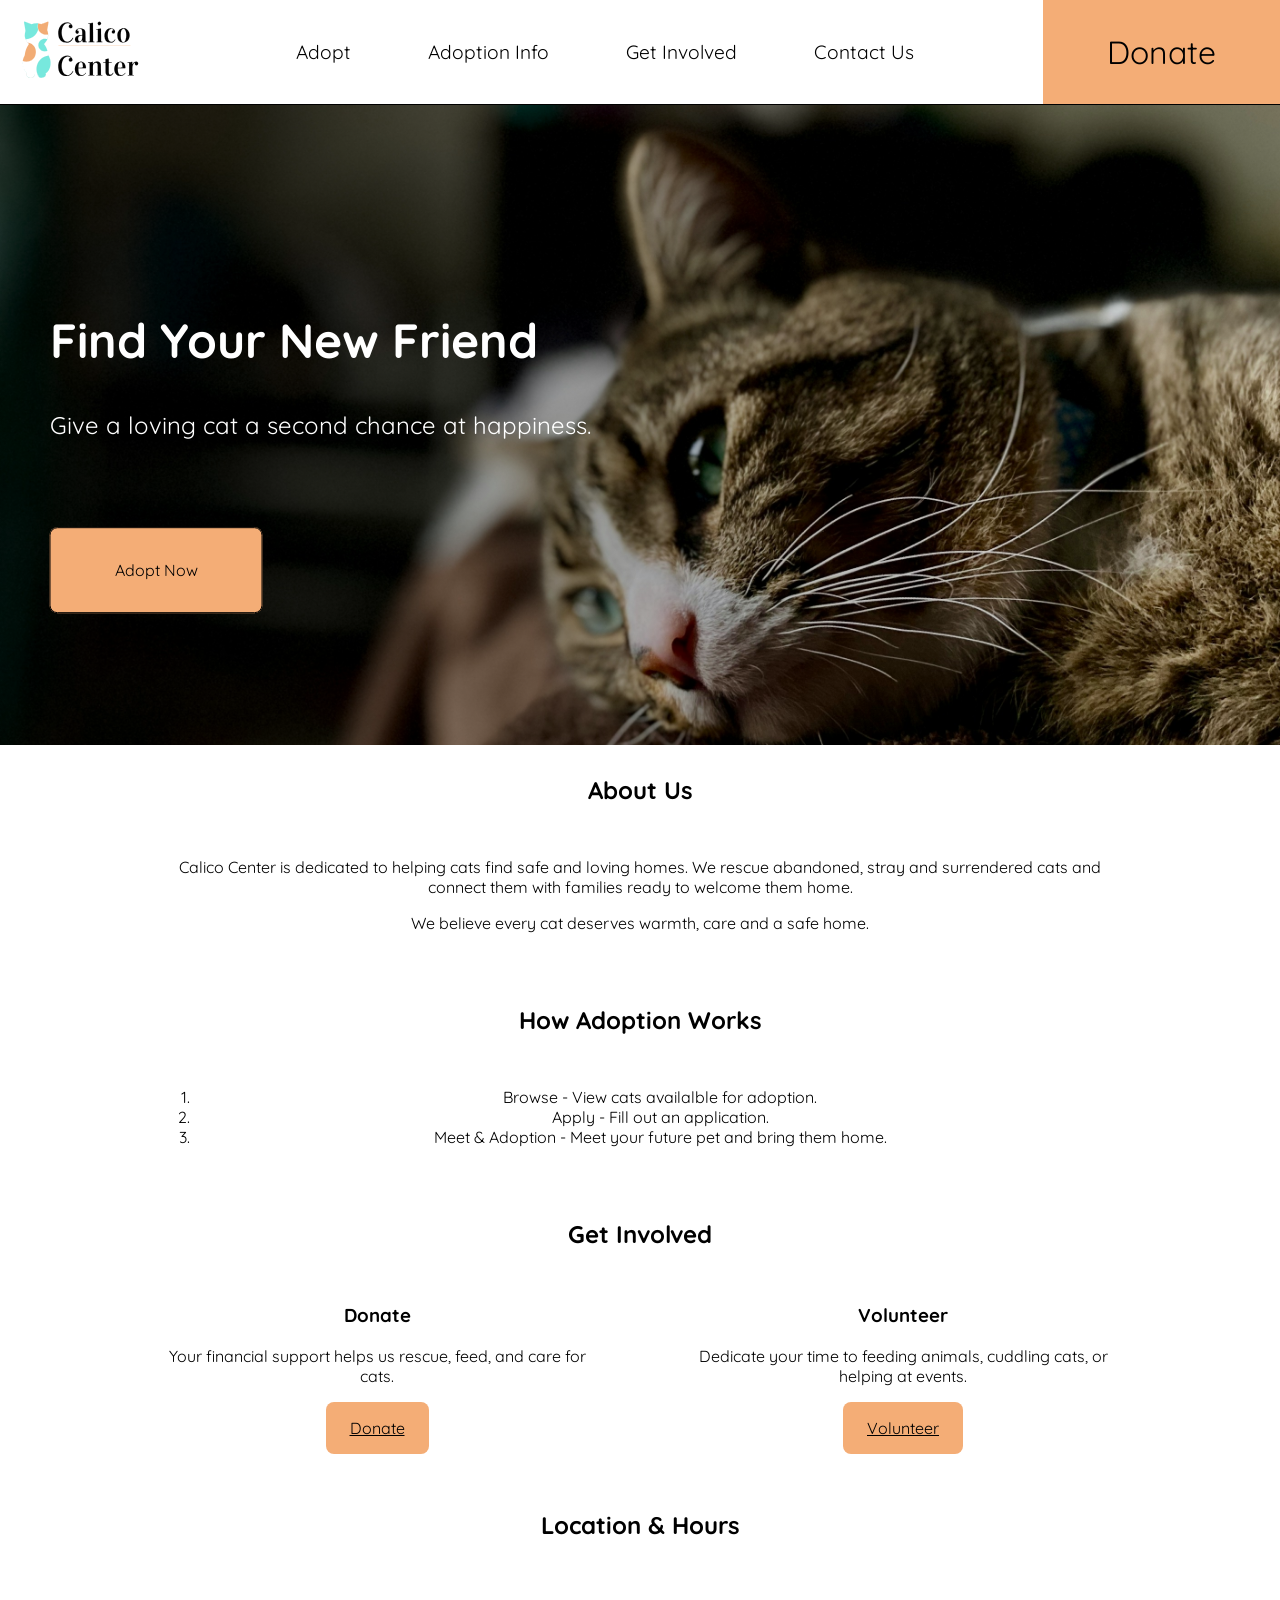
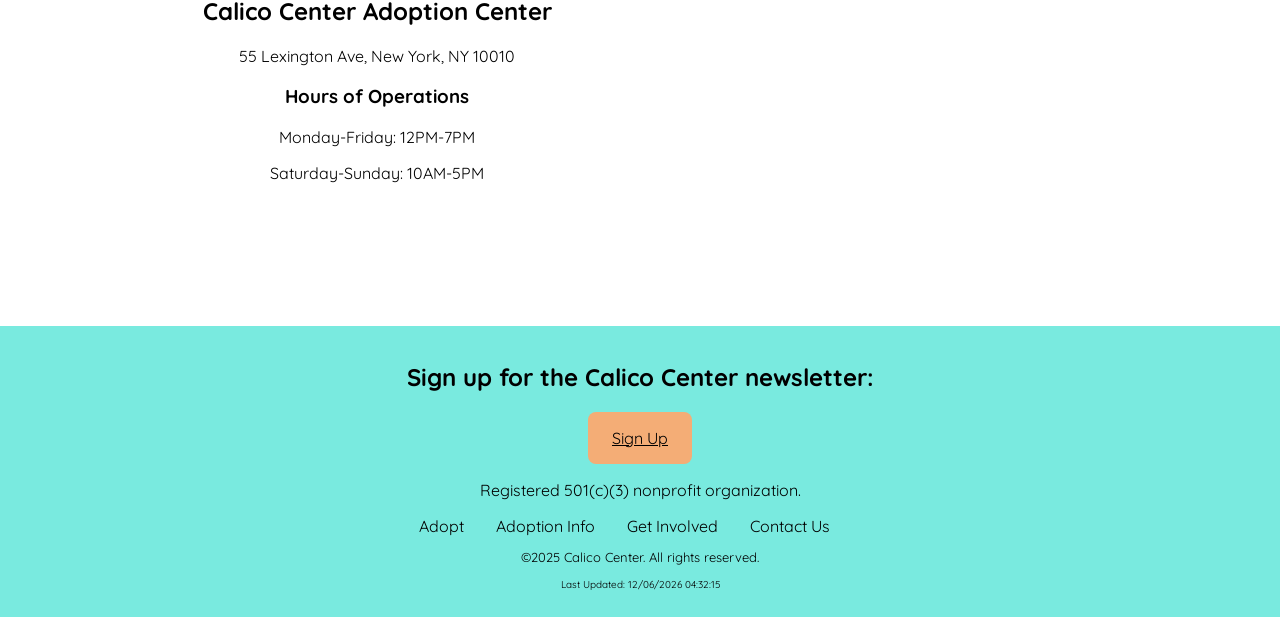
==== index.html @ 59f9c81d "fix dead buttons on home page, now redirect somewhere" ====
<!DOCTYPE html>
<html lang="en">
<head>
    <meta charset="UTF-8">
    <meta name="viewport" content="width=device-width, initial-scale=1.0">
    <link rel="stylesheet" href="style.css">
    <title>Calico Center</title>
    <link rel="preconnect" href="https://fonts.googleapis.com">
    <link rel="preconnect" href="https://fonts.gstatic.com" crossorigin>
    <link href="https://fonts.googleapis.com/css2?family=Open+Sans:ital,wght@0,300..800;1,300..800&family=Quicksand:wght@300..700&family=Raleway:ital,wght@0,100..900;1,100..900&display=swap" rel="stylesheet">
</head>
<body>
    <nav>
        <div id="logo"><a href="index.html"><img src="images/calico_center.svg" alt="Calico Center logo"></a></div>
        <ul>
            <li><a href="adopt.html">Adopt</a></li>
            <li><a href="adoption_info.html">Adoption Info</a></li>
            <li><a href="support.html">Get Involved</a></li>
            <li><a href="contact.html">Contact Us</a></li>
        </ul>
        <div id="donate"><a href="support.html">Donate</a></div>
    </nav>
    <div id="herobanner">
        <div id="herobanner_content">
            <h2>Find Your New Friend</h2>
            <p>Give a loving cat a second chance at happiness.</p>
            <a id="hero_cta" href="adopt.html">Adopt Now</a>
        </div>
        </div>
    </div>
    <main>
        <section class="about_us">
            <h2>About Us</h2>
            <div class="column_container">
                <div class="column">
                    <p>Calico Center is dedicated to helping cats find safe and loving homes. We rescue abandoned, stray and surrendered cats and connect them with families ready to welcome them home.</p>
                    <p>We believe every cat deserves warmth, care and a safe home.</p>
                </div>
            </div>
        </section>
        <section class="adoption_summary">
            <h2>How Adoption Works</h2>
            <div class="column_container">
                <div class="column">
                    <ol>
                        <li>Browse - View cats availalble for adoption.</li>
                        <li>Apply - Fill out an application.</li>
                        <li>Meet & Adoption - Meet your future pet and bring them home.</li>
                    </ol>
                </div>
            </div>
        </section>
        <section class="get_involved">
            <h2>Get Involved</h2>
            <div class="column_container">
                <div class="column">
                    <h3>Donate</h3>
                    <p>Your financial support helps us rescue, feed, and care for cats.</p>
                    <a class="cta_button" href="support.html">Donate</a>
                </div>
                <div class="column">
                    <h3>Volunteer</h3>
                    <p>Dedicate your time to feeding animals, cuddling cats, or helping at events.</p>
                    <a class="cta_button" href="support.html">Volunteer</a>
                </div>
            </div>
        </section>
        <section class="location_hours" class="text">
            <h2>Location & Hours</h2>
            <div class="column_container">
                <div class="column">
                    <h2>Calico Center Adoption Center</h2>
                    <p>55 Lexington Ave, New York, NY 10010</p>
                    <h3>Hours of Operations</h3>
                    <p>Monday-Friday: 12PM-7PM</p>
                    <p>Saturday-Sunday: 10AM-5PM</p>
                </div>
                <div class="column">
                    <iframe src="https://www.google.com/maps/embed?pb=!1m18!1m12!1m3!1d3022.990326747198!2d-73.98608732378378!3d40.74023837138941!2m3!1f0!2f0!3f0!3m2!1i1024!2i768!4f13.1!3m3!1m2!1s0x89c259a0ab7d89eb%3A0xbf87ad431830f203!2s55%20Lexington%20Ave%2C%20New%20York%2C%20NY%2010010!5e0!3m2!1sen!2sus!4v1762810389742!5m2!1sen!2sus" style="border:0;" allowfullscreen="" loading="lazy" referrerpolicy="no-referrer-when-downgrade"></iframe>
                </div>
            </div>
        </section>
    </main>
    <footer>
        <h2>Sign up for the Calico Center newsletter:</h2>
        <a class="cta_button" href="contact.html">
            Sign Up
        </a>
        <p>Registered 501(c)(3) nonprofit organization.</p>
        <ul>
            <li><a href="adopt.html">Adopt</a></li>
            <li><a href="adoption_info.html">Adoption Info</a></li>
            <li><a href="support.html">Get Involved</a></li>
            <li><a href="contact.html">Contact Us</a></li>
        </ul>
        <p class="copyright">&copy;2025 Calico Center. All rights reserved.</p>
        <p id="last_updated"></p>
    </footer>
    <script>
        const lastModifiedDate = document.lastModified;
        const lastUpdatedElement = document.getElementById("last_updated");
        lastUpdatedElement.innerHTML = `Last Updated: ${lastModifiedDate}`;
    </script>
</body>
</html>
---- style.css ----
* {
    box-sizing: border-box;
    font-family: Quicksand, Helvetica, sans-serif;
}

nav {
    display: flex;
    align-items: center;
    justify-content: space-between;
    padding: 0px;
    border-bottom: 1px solid black;
}

.active {
    background-color: lightgray;
}

nav ul {
    display: flex;
    list-style-type: none;
    margin: 0;
    padding: 0;
}

nav ul li {
    display: inline-block;
}

nav ul li a {
    text-decoration: none;
    font-size: 1.2em;
    padding: 1.5em 2em;
    color: black;
    display: block;
}

nav ul li a:hover {
    color: #e39d67;
}

nav ul li a:active {
    background-color:lightgray;
}

#logo img{
    height:5em;
    width: auto;
}

#donate {
    background-color: #f4ad76;
}
#donate a {
    font-size: 2em;
    padding: 1em 2em;
    text-decoration: none;
    display: block;
    color: black;
}

#donate a:hover {
    background-color: #e39d67;
}

.cta_button {
    padding: 1em 1.5em;
    display: inline-block;
    color: black;
    background-color: #f4ad76;
    border-radius: 8px;
}
.cta_button:hover {
    background-color: #e39d67;
}

body {
    margin: 0;
    padding: 0;
}

#herobanner{
    background-image: linear-gradient(to right, rgba(0, 0, 0, 0.5), rgba(0, 0, 0, 0.1)), url(images/hero_cat.jpg);
    max-width: 100%;
    height: 40em;
    background-position: center;
    background-repeat: no-repeat;
    background-size: cover;
    position: relative;
}

#herobanner_content {
    position: absolute;
    top: 50%;
    left: 25%;
    transform: translate(-50%, -50%);
    color: white;
}

#herobanner_content h2 {
    font-size: 3em;
}
#herobanner_content p {
    margin-bottom: 5em;
    font-size: 1.5em;
}

#hero_cta {
    border: 1px solid black;
    background-color:#f4ad76;
    padding: 2em 4em;
    text-decoration: none;
    color: black;
    border-radius: 8px;
}
#hero_cta:hover {
    background-color: #e39d67;
}

/* Main */

main {
    margin-left: 10%;
    margin-right: 10%;
    width: auto;
}

.banner{
    background-image: linear-gradient(to right, rgba(0, 0, 0, 0.5), rgba(0, 0, 0, 0.1)), url(images/hero_cat.jpg);
    max-width: 100%;
    height: 20em;
    background-position: center;
    background-repeat: no-repeat;
    background-size: cover;
    position: relative;
}

.banner_content {
    position: absolute;
    top: 50%;
    left: 25%;
    transform: translate(-50%, -50%);
    color: white;
}

.banner_content h2 {
    font-size: 3em;
}
.banner_content p {
    margin-bottom: 5em;
    font-size: 1.5em;
}

section {
    text-align: center;
    padding: 10px;
}

.column_container {
    display: flex;
    gap: 5em;
    padding: 1em;
}

.column {
    flex: 1;
}

iframe {
    width: 20em;
    height: 20em;
    padding: 2px;
}

/* Gallery */

.gallery {
    display: grid;
    margin-left: 10%;
    margin-right: 10%;
    width: auto;
    grid-template-columns: repeat(4, 1fr);
    gap: 10px 10px;
}

.cat {
    border: 1px solid black;
    border-radius: 3px;
    width: 100%;
    position: relative;
    overflow: hidden;
}

.cat img {
    height: 20em;
    padding-top: 5%;
}

/* Footer */

footer {
    background-color: #79eadf;
    width: 100%;
    padding: 1em 5em;
    text-align: center;
}

.copyright {
    font-size: small;
}

footer ul {
    display: flex;
    list-style-type: none;
    margin: 0;
    padding: 0;
    justify-content: center;
}

footer ul li {
    display: inline-block;
    padding-right: 2em;
}

footer ul li a {
    text-decoration: none;
    color: black;
    display: block;
}

footer ul li a:hover {
    color: #f4ad76;
}

#last_updated {
    font-size: x-small;
}

/* Responsiveness */

@media screen and (max-width: 600px){
    .column_container{
        flex-direction: column;
    }

    #herobanner_content {
        left: 50%;
        top: 50%;
    }

    nav {
        flex-direction: column;
    }

    ul {
        flex-direction: column;
    }

    iframe {
        width: 15em;
        height: 100%;
    }

    .gallery {
        grid-template-columns: repeat(1, 1fr);
    }
}
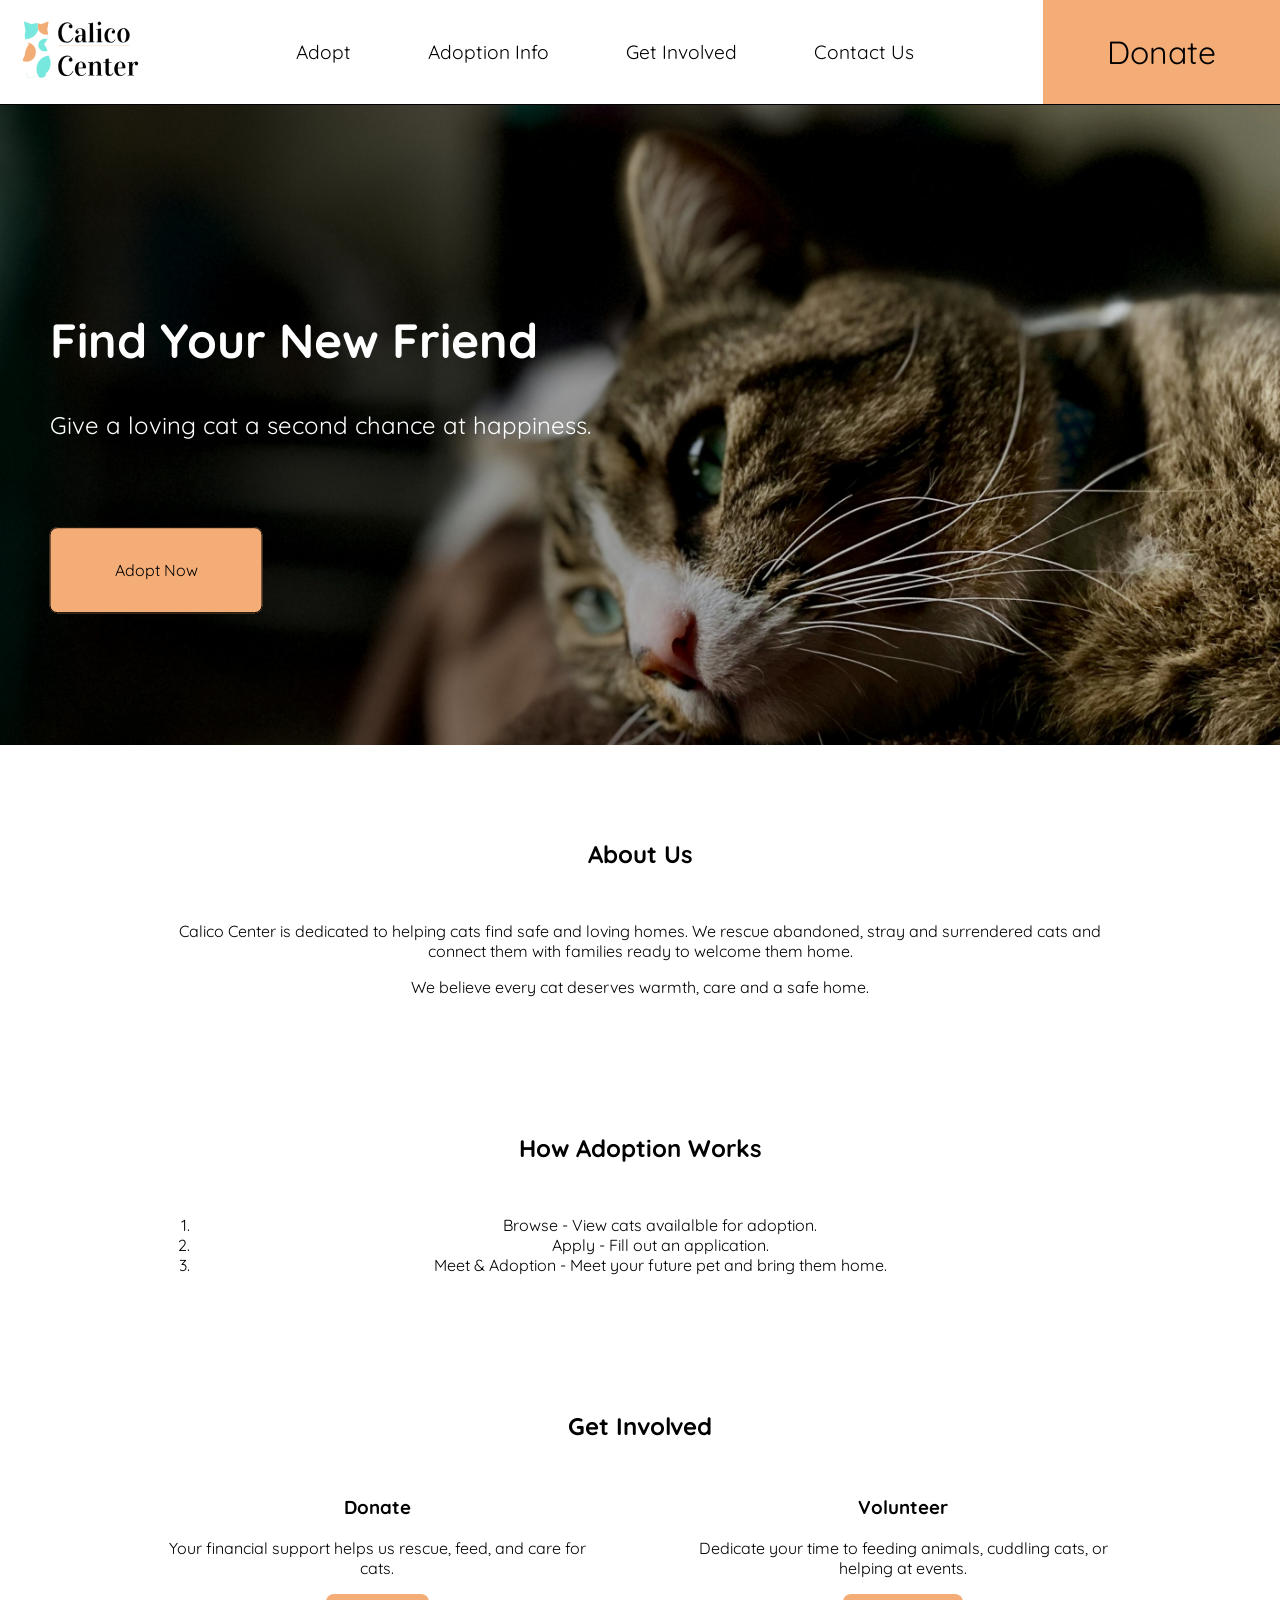
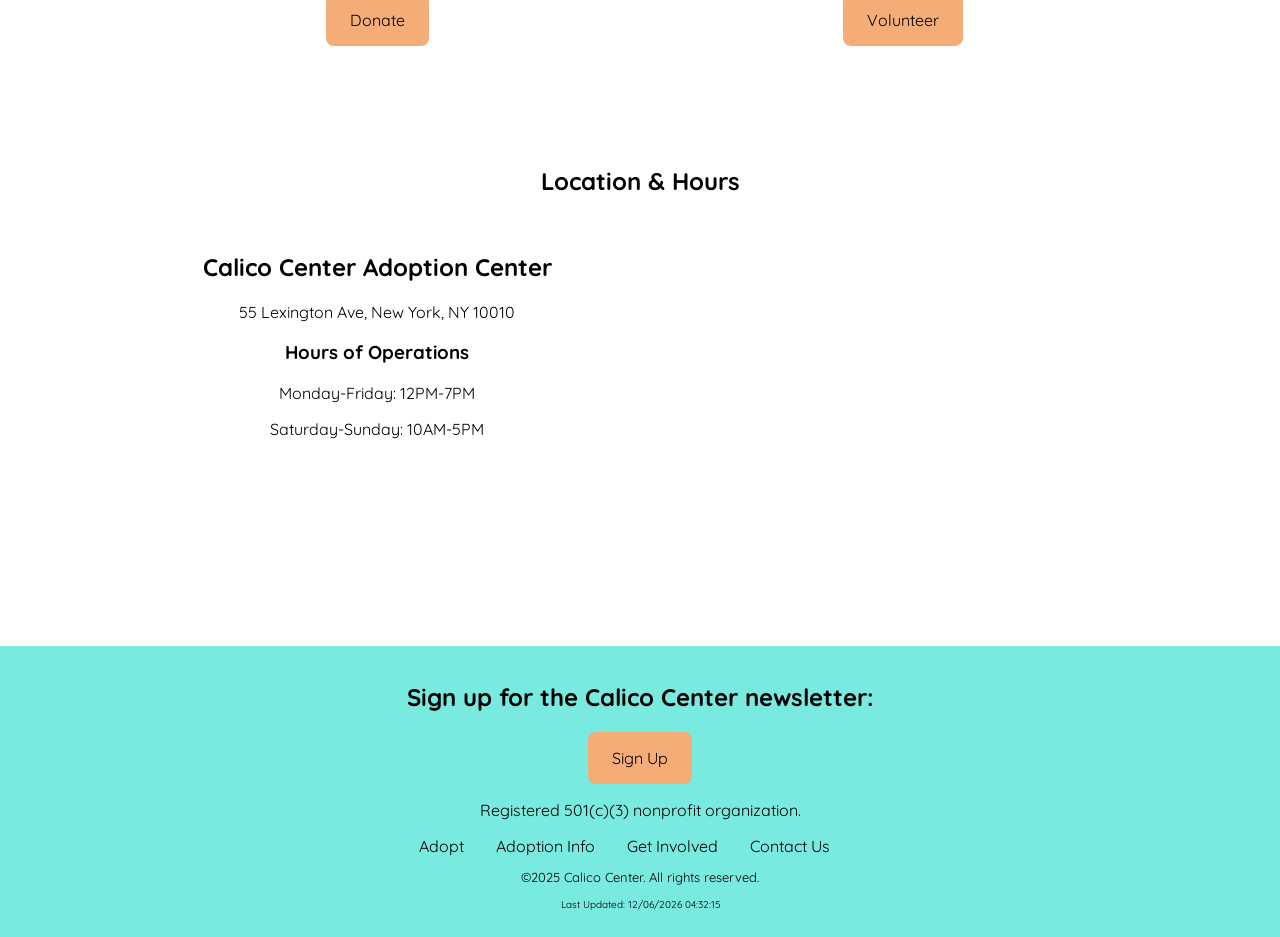
==== commit 82eef5a1: "add favicon" ====
--- a/index.html
+++ b/index.html
@@ -5,6 +5,7 @@
     <meta name="viewport" content="width=device-width, initial-scale=1.0">
     <link rel="stylesheet" href="style.css">
     <title>Calico Center</title>
+    <link rel="shortcut icon" href="images/favicon.ico">
     <link rel="preconnect" href="https://fonts.googleapis.com">
     <link rel="preconnect" href="https://fonts.gstatic.com" crossorigin>
     <link href="https://fonts.googleapis.com/css2?family=Open+Sans:ital,wght@0,300..800;1,300..800&family=Quicksand:wght@300..700&family=Raleway:ital,wght@0,100..900;1,100..900&display=swap" rel="stylesheet">
--- a/style.css
+++ b/style.css
@@ -12,7 +12,7 @@
 }
 
 .active {
-    background-color: lightgray;
+    color: #e39d67;
 }
 
 nav ul {
@@ -36,10 +36,6 @@
 
 nav ul li a:hover {
     color: #e39d67;
-}
-
-nav ul li a:active {
-    background-color:lightgray;
 }
 
 #logo img{
@@ -68,6 +64,7 @@
     color: black;
     background-color: #f4ad76;
     border-radius: 8px;
+    text-decoration: none;
 }
 .cta_button:hover {
     background-color: #e39d67;
@@ -132,6 +129,7 @@
     background-repeat: no-repeat;
     background-size: cover;
     position: relative;
+    margin-bottom: 5em;
 }
 
 .banner_content {
@@ -153,6 +151,13 @@
 section {
     text-align: center;
     padding: 10px;
+    margin-bottom: 4em;
+    margin-top: 4em;
+}
+
+section a {
+    color: #e39d67;
+    text-decoration: none;
 }
 
 .column_container {
@@ -175,24 +180,122 @@
 
 .gallery {
     display: grid;
+    margin-left: 5%;
+    margin-right: 5%;
+    width: auto;
+    grid-template-columns: repeat(4, 1fr);
+    gap: 10px 10px;
+}
+
+.cat {
+    border: 1px solid black;
+    border-radius: 5px;
+    width: 100%;
+    position: relative;
+    overflow: hidden;
+    padding-bottom: 20px;
+    padding-top: 0;
+}
+.filtr-item {
+    width: 25%;
+}
+
+.filtr-active {
+    text-align: center;
+}
+
+.filters {
+    list-style-type: none;
+    display: flex;
+    justify-content: center;
+    flex-wrap: wrap;
+    gap: 20px;
+    margin: 0;
+    padding: 0;
+}
+
+.filter_group {
+    display: flex;
+    align-items: center;
+    gap: 10px;
+    list-style-type: none;
+    padding: 0;
+}
+
+.filter_options {
+    display: flex;
+    list-style-type: none;
+    padding: 0;
+    margin: 0;
+    gap: 10px;
+}
+
+.filter_options li {
+    padding: 3px 8px;
+    border: 1px solid black;
+    border-radius: 10px;
+    cursor: pointer;
+}
+
+.filters ul li:hover {
+    color: #e39d67;
+}
+
+
+.cat img {
+    height: 20em;
+    padding-top: 5%;
+}
+
+.gallery ul {
+    list-style-type: none;
+    padding: 0;
+    margin: 0;
+}
+
+.gallery ul li {
+}
+
+/* Adoption Form */
+
+.input {
+    display: grid;
+    grid-template-columns: 25% 75%;
     margin-left: 10%;
     margin-right: 10%;
     width: auto;
-    grid-template-columns: repeat(4, 1fr);
-    gap: 10px 10px;
-}
-
-.cat {
-    border: 1px solid black;
-    border-radius: 3px;
+    gap: 8px;
+}
+
+.input label {
     width: 100%;
-    position: relative;
-    overflow: hidden;
-}
-
-.cat img {
-    height: 20em;
-    padding-top: 5%;
+    text-align: right;
+}
+
+.input input {
+    width: 80%;
+}
+
+form button {
+    text-align: center;
+}
+
+input#firstName:focus:invalid,
+input#lastName:focus:invalid,
+input#email:focus:invalid {
+    background: #fff8c4;
+}
+
+input#firstName:focus:valid,
+input#lastName:focus:valid, 
+input#username:focus:valid,
+input#email:focus:valid,
+input#password:focus:valid {
+    background: white;
+}
+
+#thank_you {
+    display: none;
 }
 
 /* Footer */
@@ -237,15 +340,31 @@
 
 /* Responsiveness */
 
-@media screen and (max-width: 600px){
-    .column_container{
-        flex-direction: column;
-    }
-
+@media screen and (max-width: 1000px) {
+    .gallery {
+        grid-template-columns: repeat(2, 1fr);
+    }
+    .filtr-item {
+        width: 50%;
+    }
     #herobanner_content {
         left: 50%;
         top: 50%;
     }
+    .banner_content {
+        left: 50%;
+        top: 50%;
+    }
+    nav {
+        flex-wrap: wrap;
+        justify-content: center;
+    }
+}
+
+@media screen and (max-width: 800px) {
+    .column_container{
+        flex-direction: column;
+    }
 
     nav {
         flex-direction: column;
@@ -263,4 +382,40 @@
     .gallery {
         grid-template-columns: repeat(1, 1fr);
     }
+
+    .filtr-item {
+        width: 100%;
+    }
+
+    .input {
+        grid-template-columns: 100%;
+    }
+
+    .input label {
+        text-align: center;
+    }
+
+    .input input {
+        width: 100%;
+    }
+
+    .filters {
+        flex-direction: column;
+    }
+
+    .filter_group {
+        flex-direction: row;
+        justify-content: center;
+    }
+
+    .filter_options {
+        flex-direction: row;
+    }
+}
+
+
+@media screen and (max-width: 450px) {
+    #hero_cta {
+        padding: 1rem 2rem;
+    }
 }
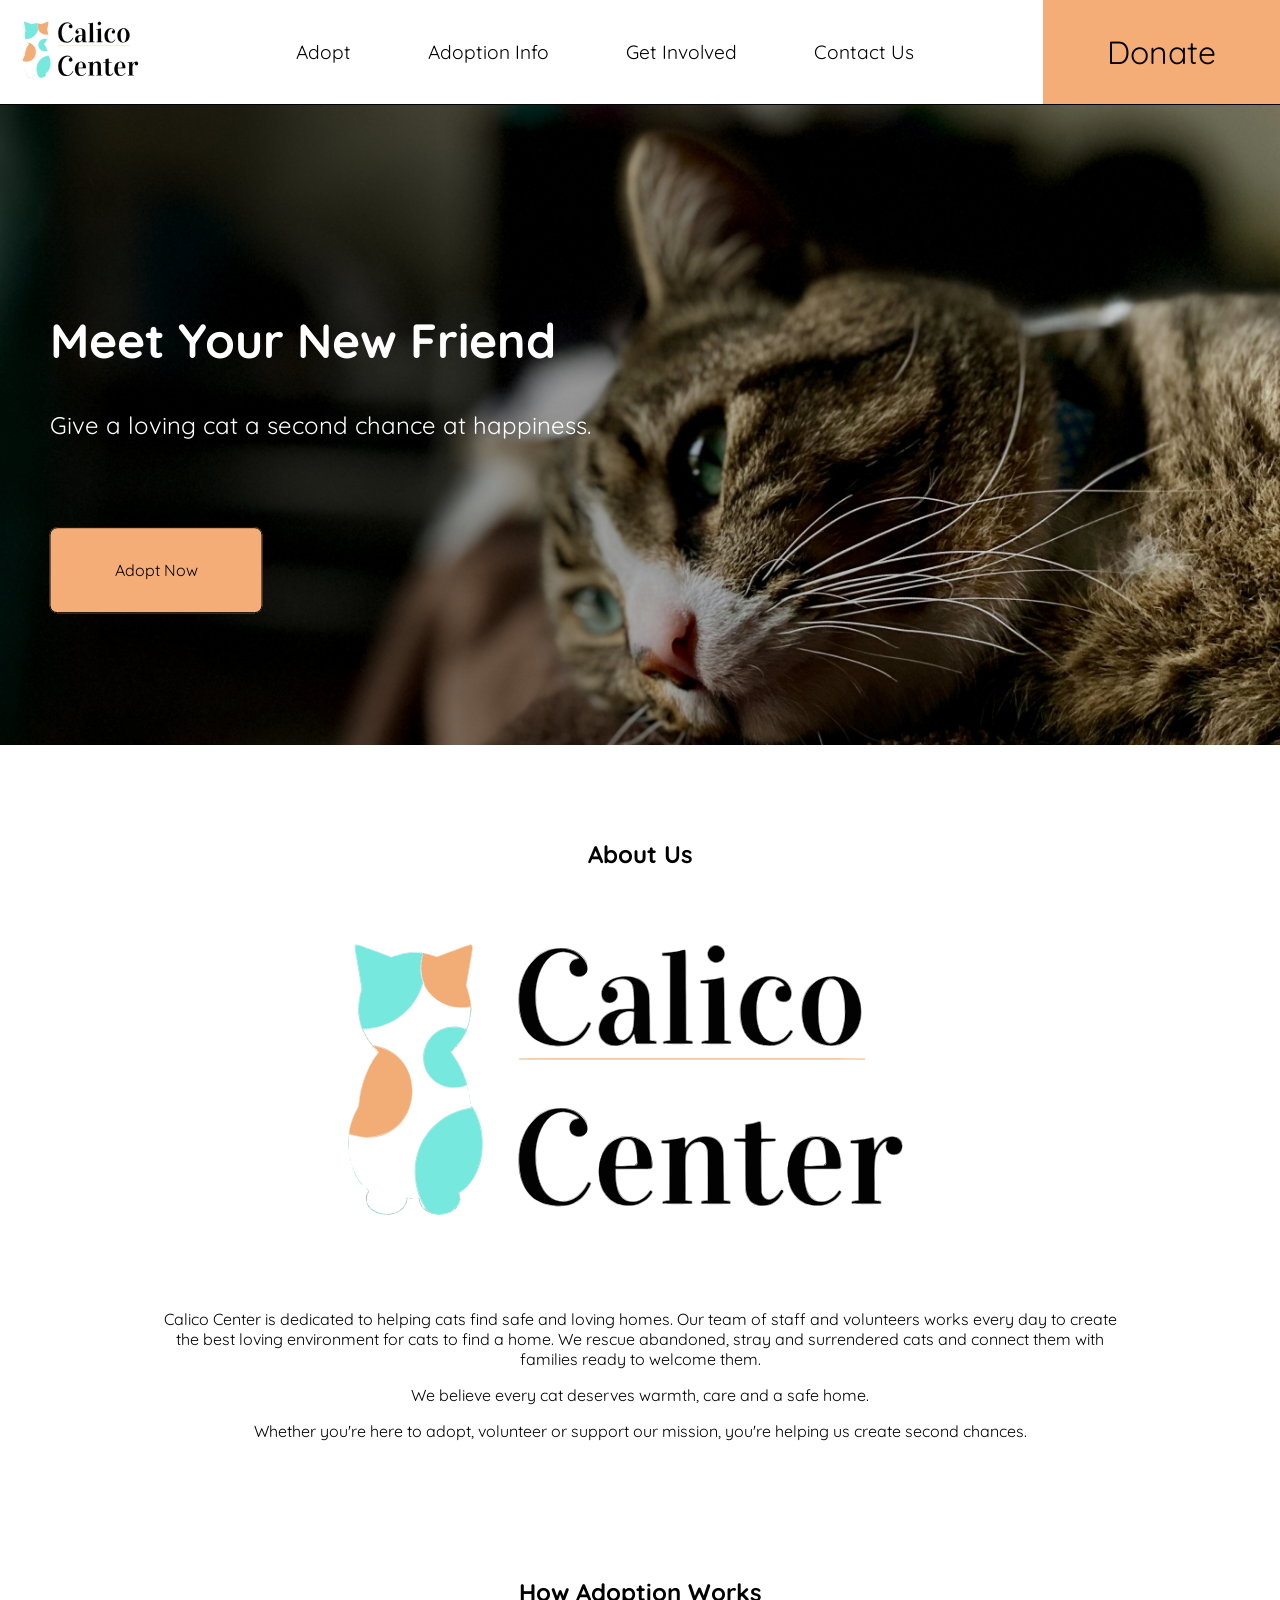
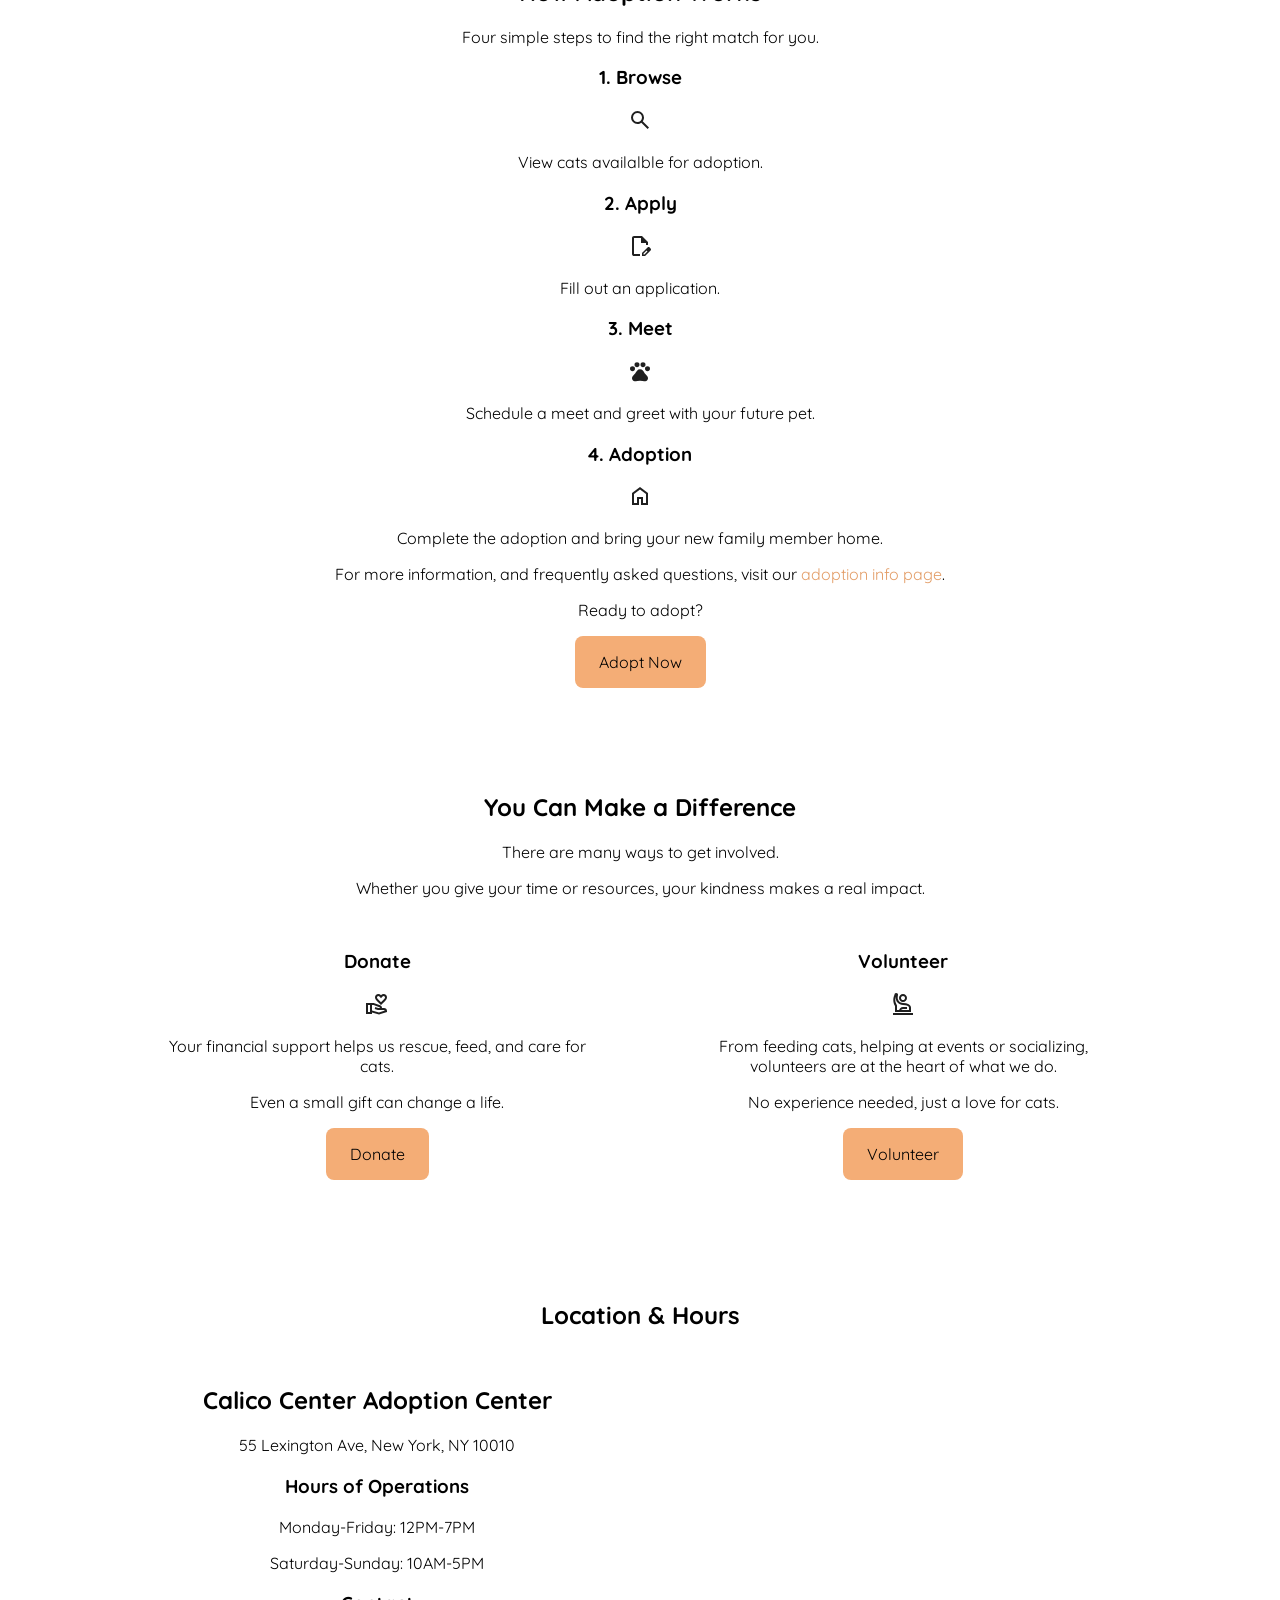
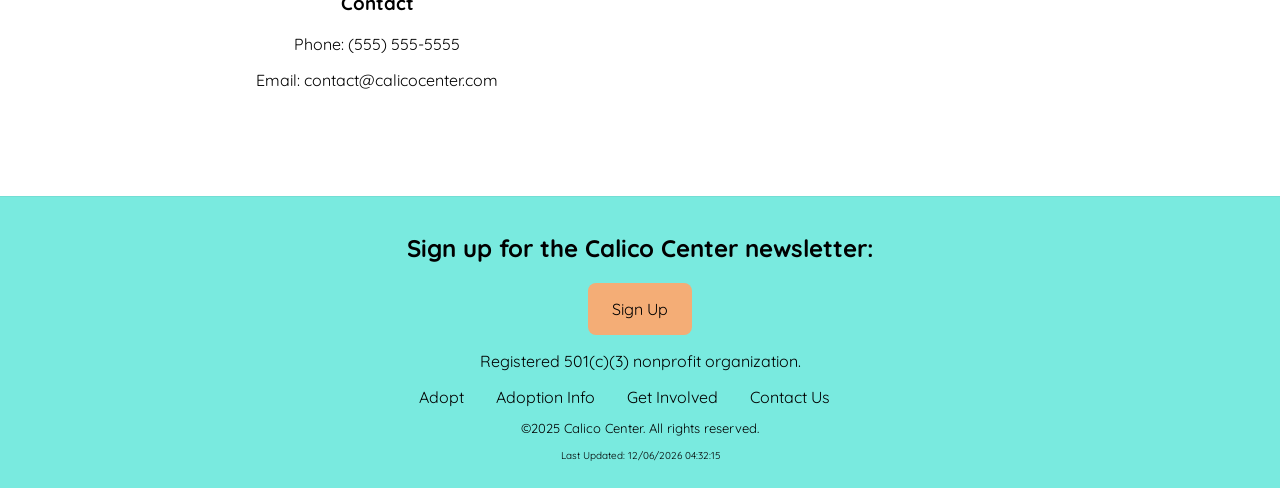
==== commit 60264365: "add home page content" ====
--- a/index.html
+++ b/index.html
@@ -23,7 +23,7 @@
     </nav>
     <div id="herobanner">
         <div id="herobanner_content">
-            <h2>Find Your New Friend</h2>
+            <h2>Meet Your New Friend</h2>
             <p>Give a loving cat a second chance at happiness.</p>
             <a id="hero_cta" href="adopt.html">Adopt Now</a>
         </div>
@@ -32,36 +32,61 @@
     <main>
         <section class="about_us">
             <h2>About Us</h2>
+            <img src="images/calico_center.svg" alt="Calico Center logo">
             <div class="column_container">
                 <div class="column">
-                    <p>Calico Center is dedicated to helping cats find safe and loving homes. We rescue abandoned, stray and surrendered cats and connect them with families ready to welcome them home.</p>
+                    <p>Calico Center is dedicated to helping cats find safe and loving homes. Our team of staff and volunteers works every day to create the best loving environment for cats to find a home. We rescue abandoned, stray and surrendered cats and connect them with families ready to welcome them.</p>
                     <p>We believe every cat deserves warmth, care and a safe home.</p>
+                    <p>Whether you're here to adopt, volunteer or support our mission, you're helping us create second chances.</p>
                 </div>
             </div>
         </section>
         <section class="adoption_summary">
             <h2>How Adoption Works</h2>
-            <div class="column_container">
-                <div class="column">
-                    <ol>
-                        <li>Browse - View cats availalble for adoption.</li>
-                        <li>Apply - Fill out an application.</li>
-                        <li>Meet & Adoption - Meet your future pet and bring them home.</li>
-                    </ol>
-                </div>
+            <p>Four simple steps to find the right match for you.</p>
+            <div class="steps">
+                    <div class="step">
+                        <h3>1. Browse</h3>
+                        <img class="icon" src="images/browse.svg" alt="magnifying glass icon">
+                        <p>View cats availalble for adoption.</p>
+                    </div>
+                    <div class="step">
+                        <h3>2. Apply</h3>
+                        <img class="icon" src="images/application.svg" alt="writing on document icon">
+                        <p>Fill out an application.</p>
+                    </div>
+                    <div class="step">
+                        <h3>3. Meet</h3>
+                        <img class="icon" src="images/meet.svg" alt="paw print icon">
+                        <p>Schedule a meet and greet with your future pet.</p>
+                    </div>
+                    <div class="step">
+                        <h3>4. Adoption</h3>
+                        <img class="icon" src="images/home.svg" alt="home icon">
+                        <p>Complete the adoption and bring your new family member home.</p>
+                    </div>
             </div>
+            <p>For more information, and frequently asked questions, visit our <a href="adoption_info.html">adoption info page</a>.</p>
+            <p>Ready to adopt?</p>
+            <a class="cta_button" href="adopt.html">Adopt Now</a>
         </section>
         <section class="get_involved">
-            <h2>Get Involved</h2>
+            <h2>You Can Make a Difference</h2>
+            <p>There are many ways to get involved.</p>
+            <p>Whether you give your time or resources, your kindness makes a real impact.</p>
             <div class="column_container">
                 <div class="column">
                     <h3>Donate</h3>
+                    <img class="icon" src="images/donate.svg" alt="hand offering icon">
                     <p>Your financial support helps us rescue, feed, and care for cats.</p>
+                    <p>Even a small gift can change a life.</p>
                     <a class="cta_button" href="support.html">Donate</a>
                 </div>
                 <div class="column">
                     <h3>Volunteer</h3>
-                    <p>Dedicate your time to feeding animals, cuddling cats, or helping at events.</p>
+                    <img class="icon" src="images/volunteer.svg" alt="hand raising icon">
+                    <p>From feeding cats, helping at events or socializing, volunteers are at the heart of what we do.</p>
+                    <p>No experience needed, just a love for cats.</p>
                     <a class="cta_button" href="support.html">Volunteer</a>
                 </div>
             </div>
@@ -75,6 +100,9 @@
                     <h3>Hours of Operations</h3>
                     <p>Monday-Friday: 12PM-7PM</p>
                     <p>Saturday-Sunday: 10AM-5PM</p>
+                    <h3>Contact</h3>
+                    <p>Phone: (555) 555-5555</p>
+                    <p>Email: contact@calicocenter.com</p>
                 </div>
                 <div class="column">
                     <iframe src="https://www.google.com/maps/embed?pb=!1m18!1m12!1m3!1d3022.990326747198!2d-73.98608732378378!3d40.74023837138941!2m3!1f0!2f0!3f0!3m2!1i1024!2i768!4f13.1!3m3!1m2!1s0x89c259a0ab7d89eb%3A0xbf87ad431830f203!2s55%20Lexington%20Ave%2C%20New%20York%2C%20NY%2010010!5e0!3m2!1sen!2sus!4v1762810389742!5m2!1sen!2sus" style="border:0;" allowfullscreen="" loading="lazy" referrerpolicy="no-referrer-when-downgrade"></iframe>
--- a/style.css
+++ b/style.css
@@ -122,7 +122,7 @@
 }
 
 .banner{
-    background-image: linear-gradient(to right, rgba(0, 0, 0, 0.5), rgba(0, 0, 0, 0.1)), url(images/hero_cat.jpg);
+    background-image: linear-gradient(to right, rgba(0, 0, 0, 0.5), rgba(0, 0, 0, 0.5)), url(images/banner1_cat.jpg);
     max-width: 100%;
     height: 20em;
     background-position: center;
@@ -278,6 +278,8 @@
 
 form button {
     text-align: center;
+    border: none;
+    cursor: pointer;
 }
 
 input#firstName:focus:invalid,
@@ -305,6 +307,8 @@
     width: 100%;
     padding: 1em 5em;
     text-align: center;
+    border-top: 1px solid rgba(0, 0, 0, 0.05);
+
 }
 
 .copyright {
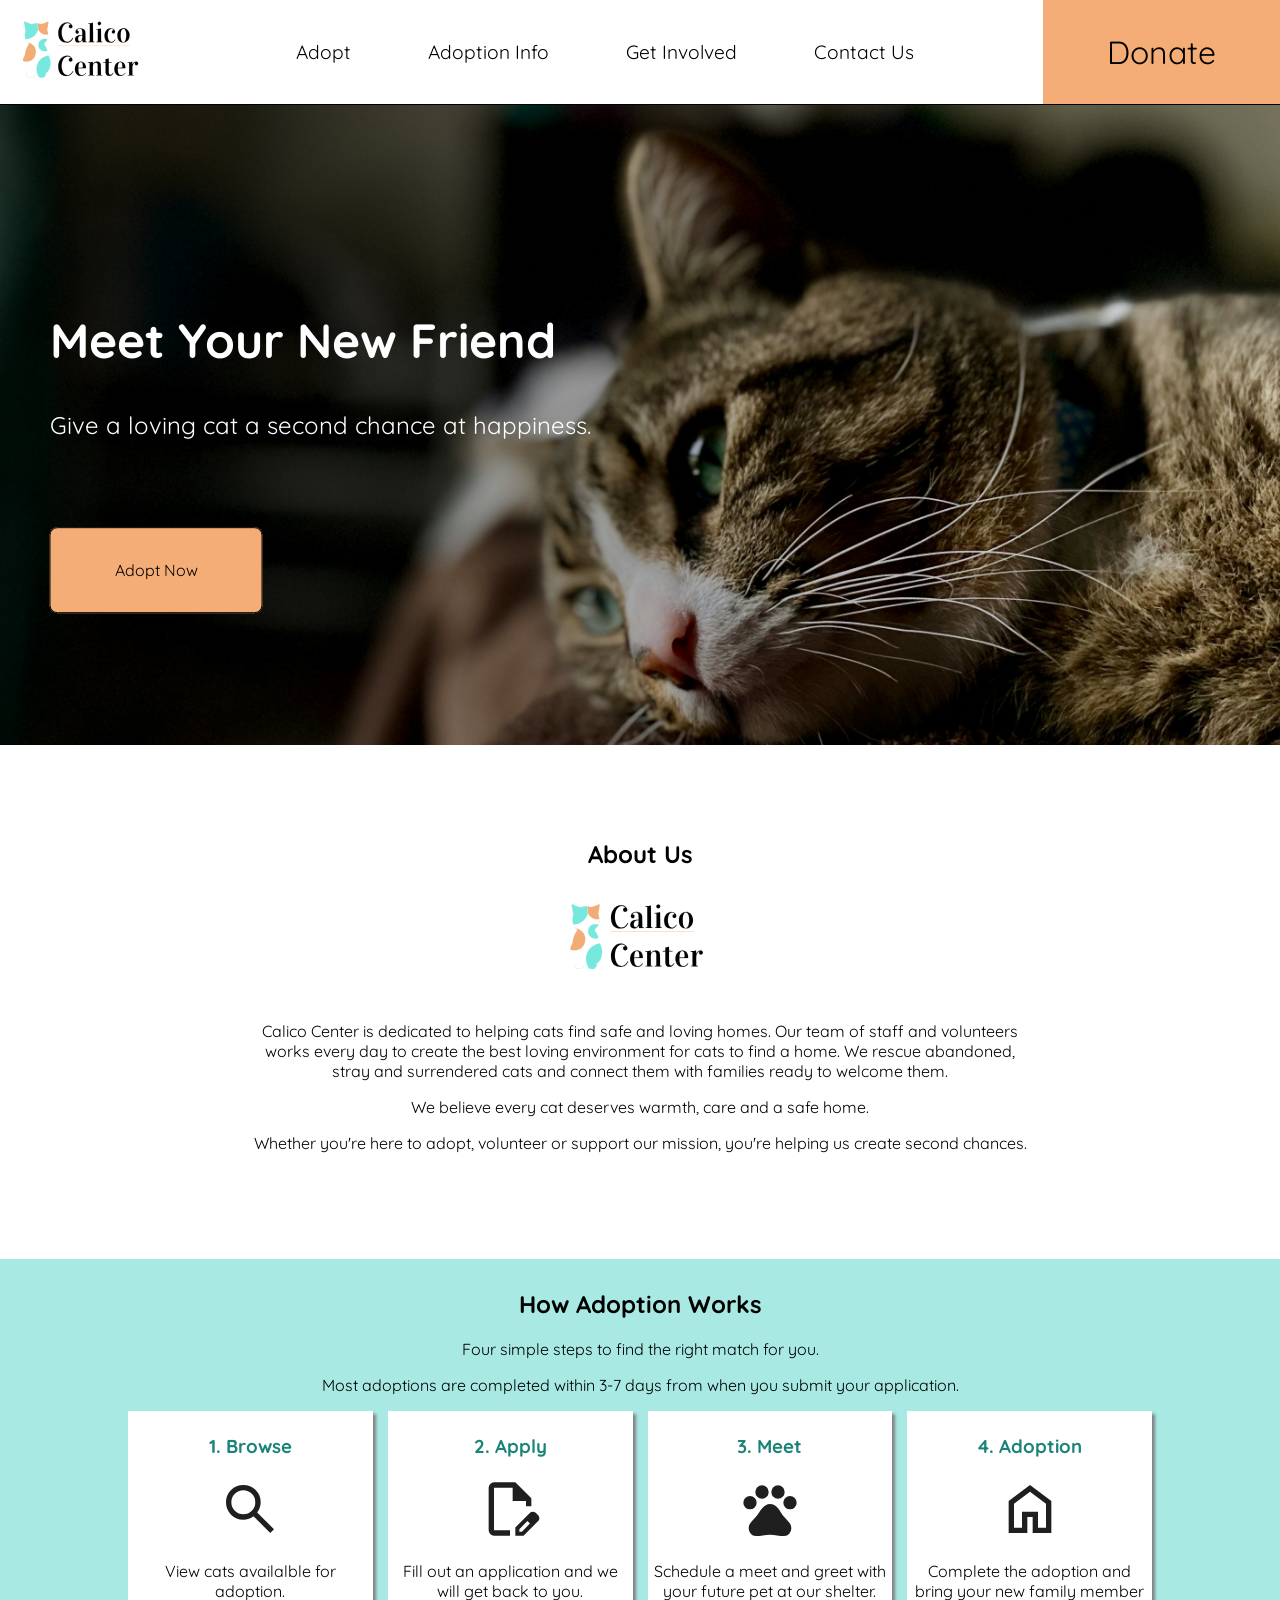
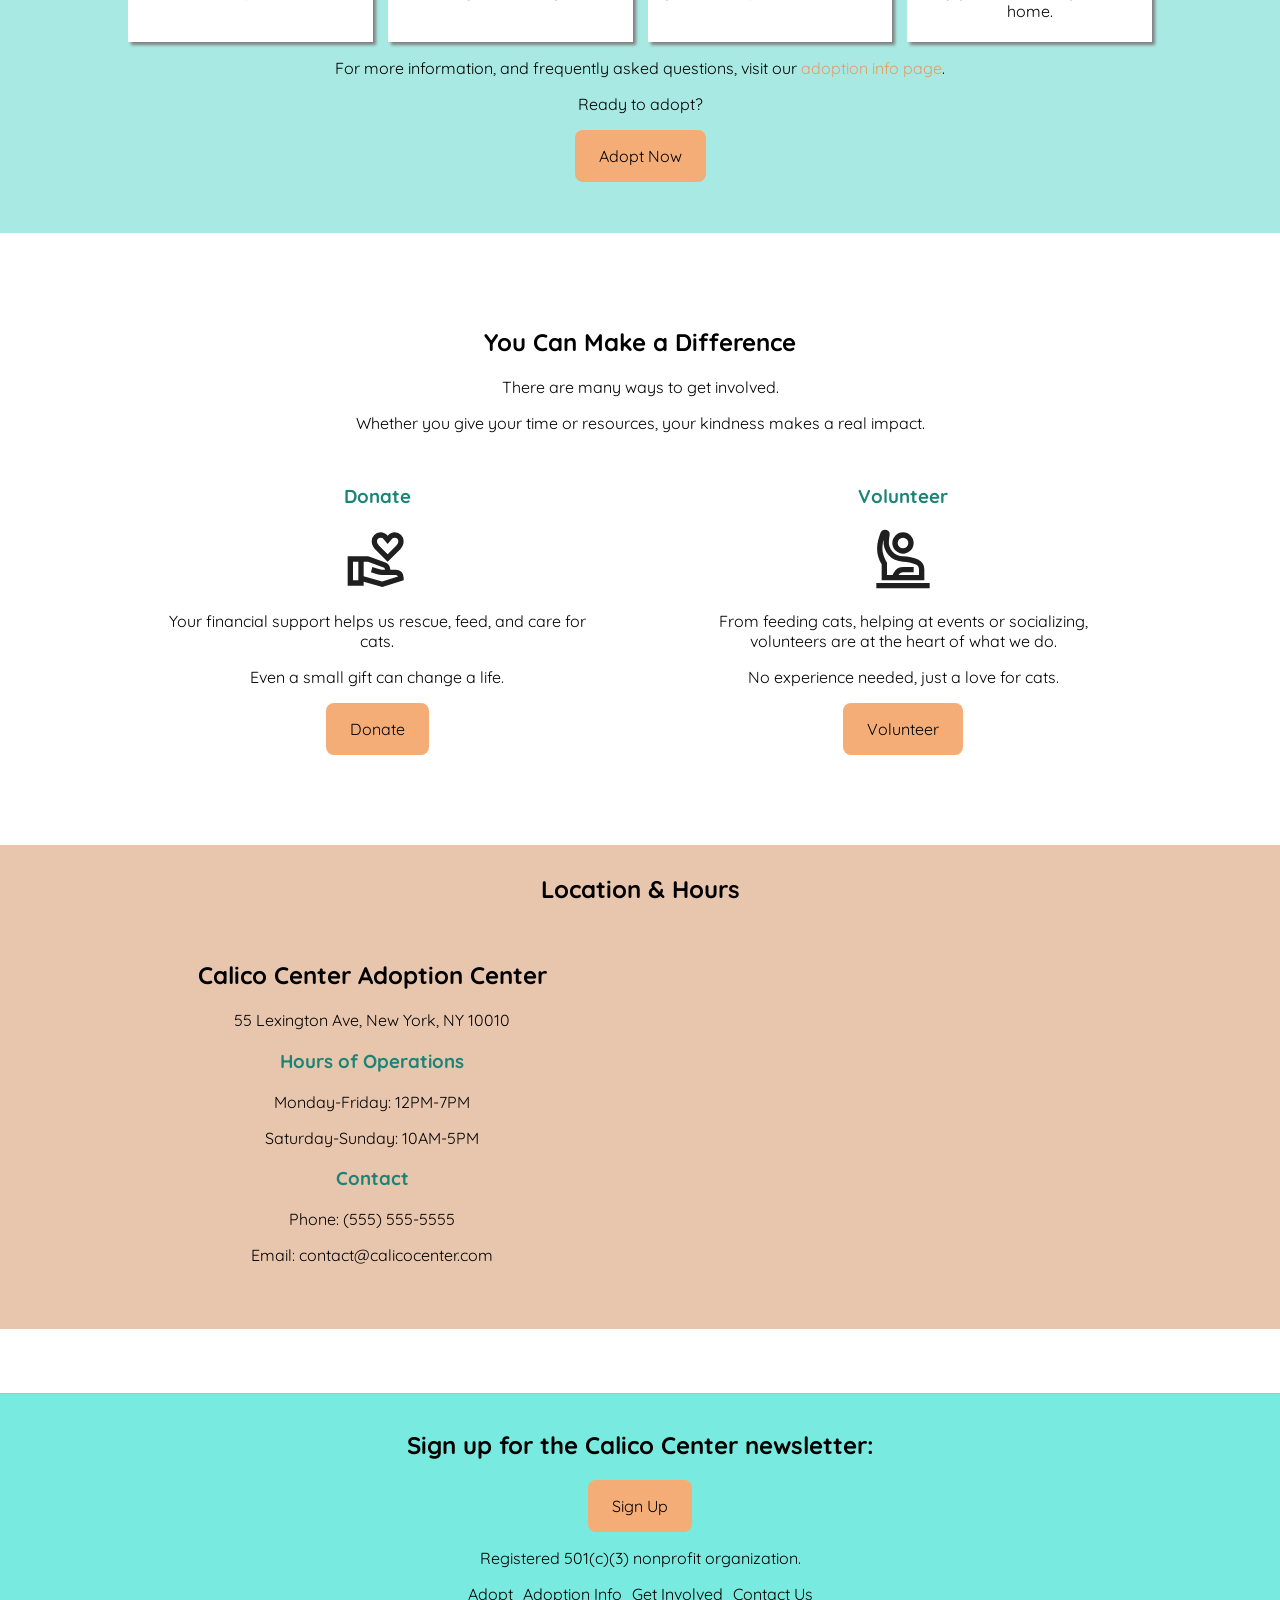
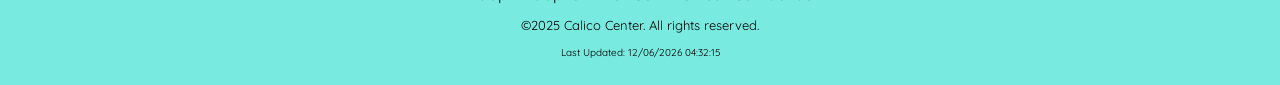
==== commit 707cd3b3: "change adoption_summary on index.html" ====
--- a/index.html
+++ b/index.html
@@ -44,6 +44,7 @@
         <section class="adoption_summary">
             <h2>How Adoption Works</h2>
             <p>Four simple steps to find the right match for you.</p>
+            <p>Most adoptions are completed within 3-7 days from when you submit your application.</p>
             <div class="steps">
                     <div class="step">
                         <h3>1. Browse</h3>
@@ -53,12 +54,12 @@
                     <div class="step">
                         <h3>2. Apply</h3>
                         <img class="icon" src="images/application.svg" alt="writing on document icon">
-                        <p>Fill out an application.</p>
+                        <p>Fill out an application and we will get back to you.</p>
                     </div>
                     <div class="step">
                         <h3>3. Meet</h3>
                         <img class="icon" src="images/meet.svg" alt="paw print icon">
-                        <p>Schedule a meet and greet with your future pet.</p>
+                        <p>Schedule a meet and greet with your future pet at our shelter.</p>
                     </div>
                     <div class="step">
                         <h3>4. Adoption</h3>
--- a/style.css
+++ b/style.css
@@ -138,6 +138,7 @@
     left: 25%;
     transform: translate(-50%, -50%);
     color: white;
+    padding-top: 2rem;
 }
 
 .banner_content h2 {
@@ -175,6 +176,61 @@
     height: 20em;
     padding: 2px;
 }
+
+/* Home Page */
+
+.about_us {
+    padding-left: 10%;
+    padding-right: 10%;
+}
+
+.about_us img {
+    height: 6rem;
+    width: 12rem;
+}
+
+.icon {
+    width: 4rem;
+    height: 4rem;
+}
+
+h3 {
+    color: #1b8378;
+}
+
+.adoption_summary {
+    background-color: #a8eae3;
+    border-radius: 20px 20px;
+    margin-left: -20%;
+    margin-right: -20%;
+    padding-left: 20%;
+    padding-right: 20%;
+    padding-bottom: 5%;
+}
+
+.adoption_summary .steps{
+    display: grid;
+    grid-template-columns: repeat(4, 1fr);
+    gap: 15px;
+}
+
+.step {
+    box-shadow: 3px 3px 3px gray;
+    padding: 5px;
+    background-color: white;
+}
+
+.location_hours {
+    background-color: #e8c6ad;
+    border-radius: 20px 20px;
+    margin-left: -20%;
+    margin-right: -20%;
+    padding-left: 20%;
+    padding-right: 20%;
+    padding-bottom: 2rem;
+}
+
+
 
 /* Gallery */
 
@@ -321,11 +377,12 @@
     margin: 0;
     padding: 0;
     justify-content: center;
+    gap: 10px;
 }
 
 footer ul li {
     display: inline-block;
-    padding-right: 2em;
+    
 }
 
 footer ul li a {
@@ -343,6 +400,17 @@
 }
 
 /* Responsiveness */
+@media screen and (max-width: 1100px) {
+#herobanner_content {
+        left: 50%;
+        top: 50%;
+    }
+#hero_cta {
+    position: absolute;
+    left: 50%;
+    transform: translate(-50%, -50%);
+}
+}
 
 @media screen and (max-width: 1000px) {
     .gallery {
@@ -351,10 +419,6 @@
     .filtr-item {
         width: 50%;
     }
-    #herobanner_content {
-        left: 50%;
-        top: 50%;
-    }
     .banner_content {
         left: 50%;
         top: 50%;
@@ -363,6 +427,14 @@
         flex-wrap: wrap;
         justify-content: center;
     }
+
+    .adoption_summary .steps{
+        grid-template-columns: repeat(2, 1fr);
+    }
+
+    #hero_cta {
+        padding: 1.5rem 2.5rem;
+    }
 }
 
 @media screen and (max-width: 800px) {
@@ -415,10 +487,9 @@
     .filter_options {
         flex-direction: row;
     }
-}
-
-
-@media screen and (max-width: 450px) {
+    .adoption_summary .steps{
+        grid-template-columns: repeat(1, 1fr);
+    }
     #hero_cta {
         padding: 1rem 2rem;
     }
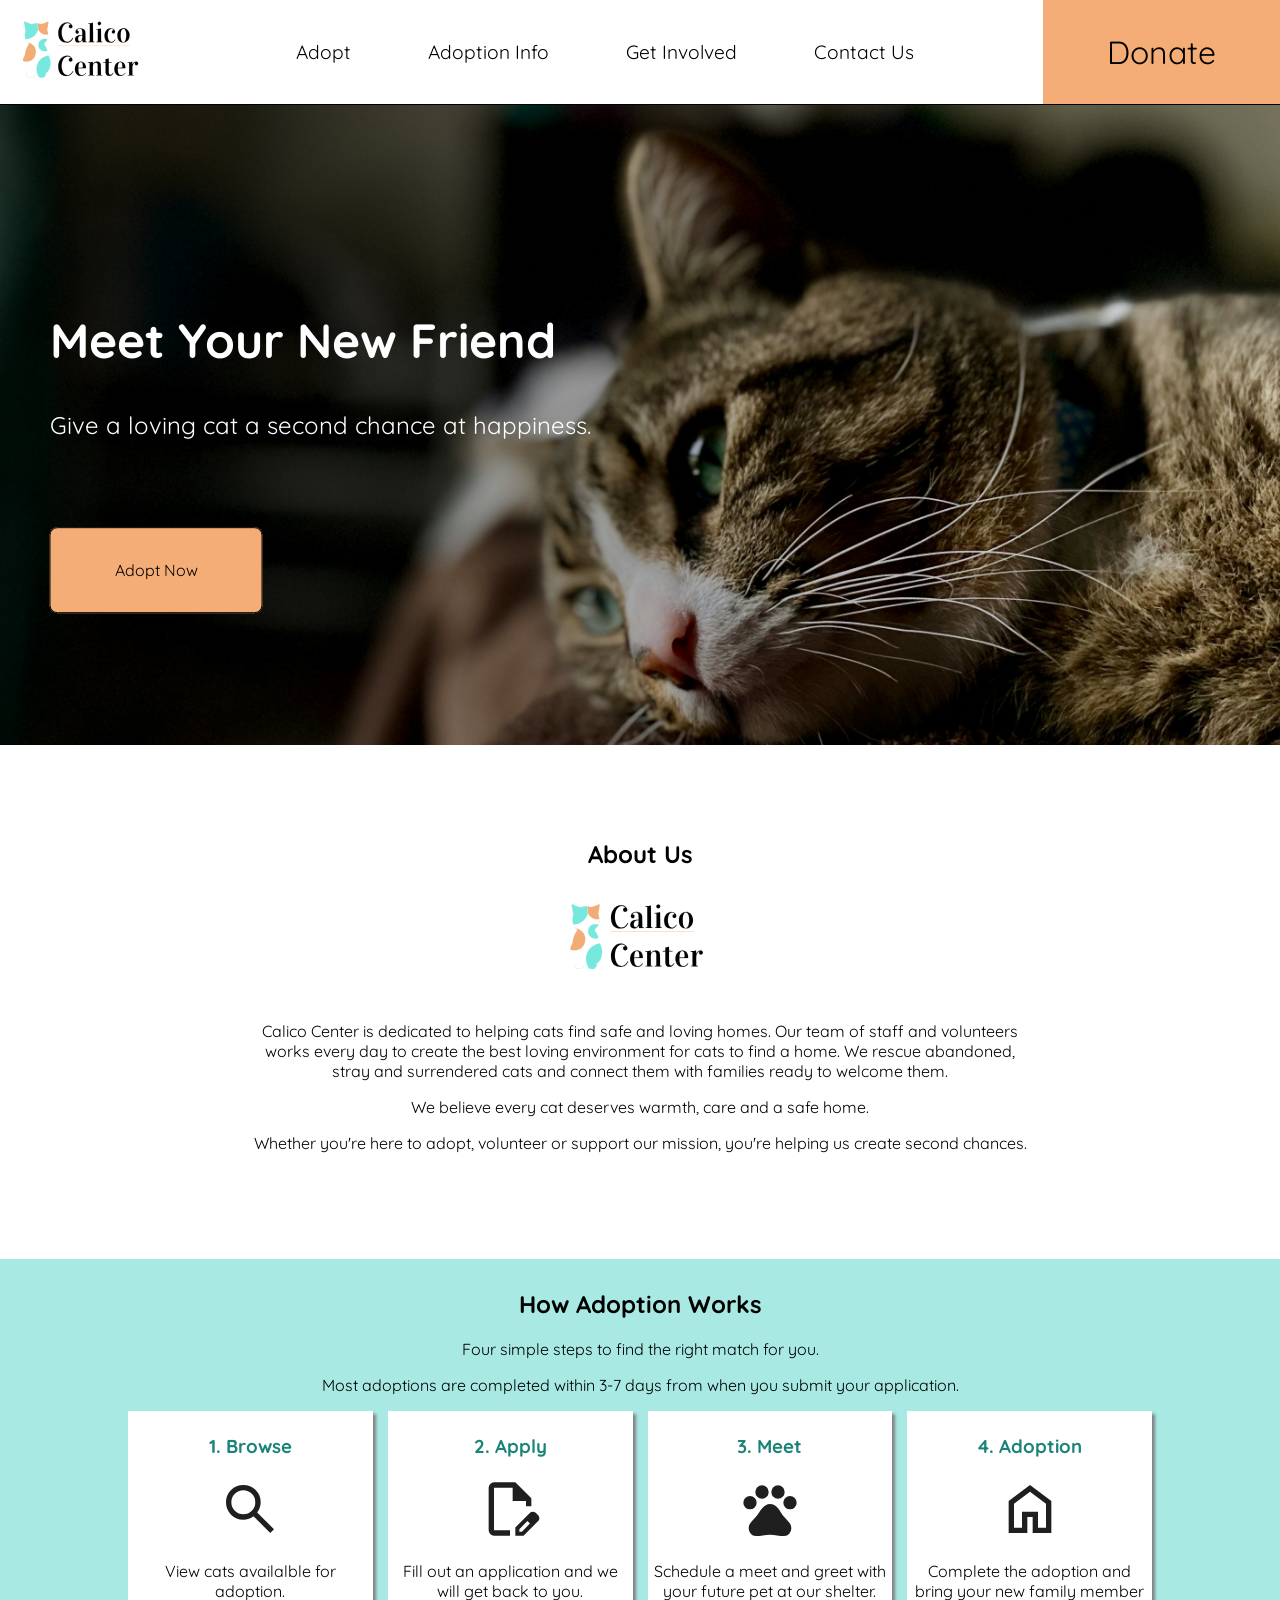
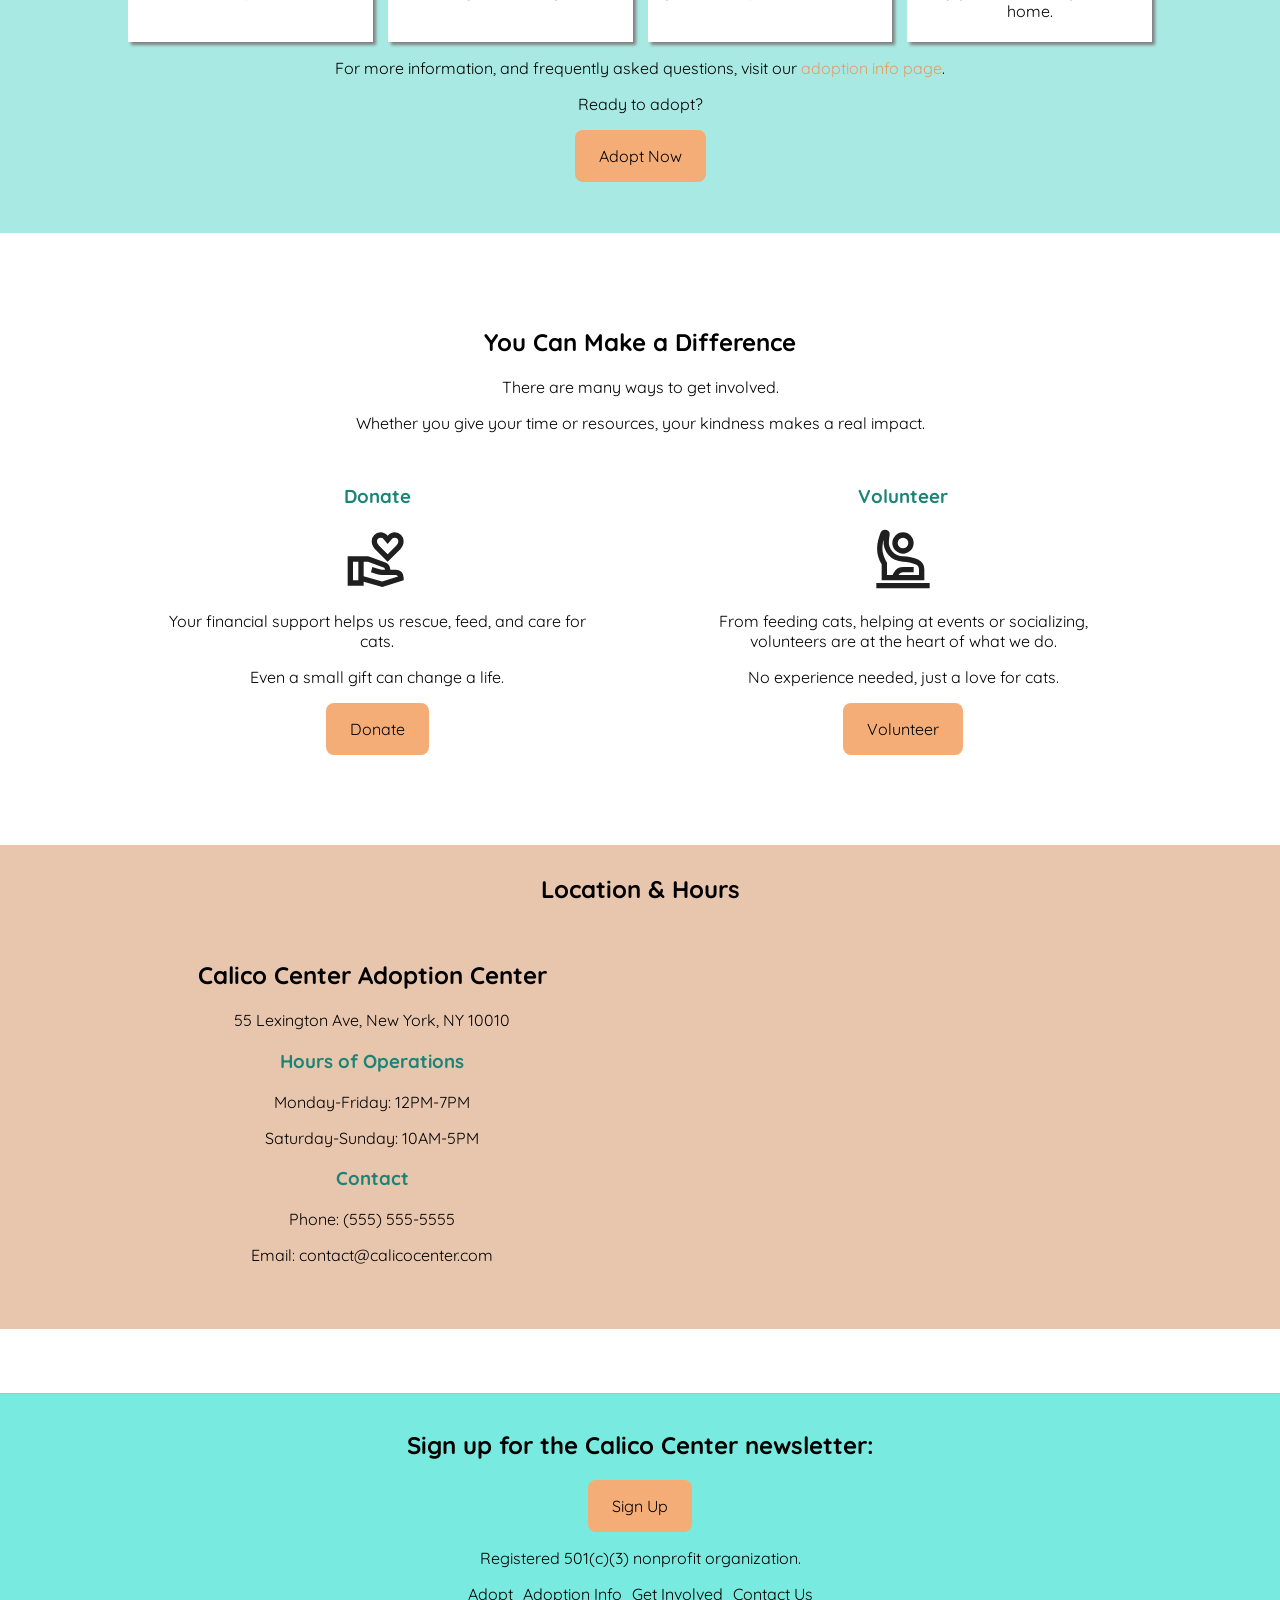
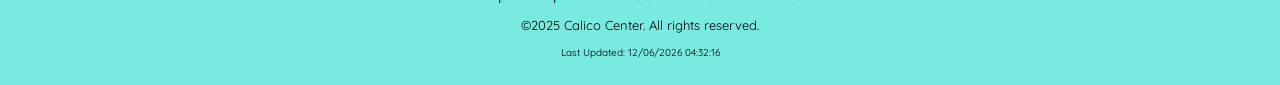
==== commit 5b484242: "change support.html to get_involved.html and some stuff to contact page" ====
--- a/index.html
+++ b/index.html
@@ -16,10 +16,10 @@
         <ul>
             <li><a href="adopt.html">Adopt</a></li>
             <li><a href="adoption_info.html">Adoption Info</a></li>
-            <li><a href="support.html">Get Involved</a></li>
+            <li><a href="get_involved.html">Get Involved</a></li>
             <li><a href="contact.html">Contact Us</a></li>
         </ul>
-        <div id="donate"><a href="support.html">Donate</a></div>
+        <div id="donate"><a href="get_involved.html">Donate</a></div>
     </nav>
     <div id="herobanner">
         <div id="herobanner_content">
@@ -81,14 +81,14 @@
                     <img class="icon" src="images/donate.svg" alt="hand offering icon">
                     <p>Your financial support helps us rescue, feed, and care for cats.</p>
                     <p>Even a small gift can change a life.</p>
-                    <a class="cta_button" href="support.html">Donate</a>
+                    <a class="cta_button" href="get_involved.html">Donate</a>
                 </div>
                 <div class="column">
                     <h3>Volunteer</h3>
                     <img class="icon" src="images/volunteer.svg" alt="hand raising icon">
                     <p>From feeding cats, helping at events or socializing, volunteers are at the heart of what we do.</p>
                     <p>No experience needed, just a love for cats.</p>
-                    <a class="cta_button" href="support.html">Volunteer</a>
+                    <a class="cta_button" href="get_involved.html">Volunteer</a>
                 </div>
             </div>
         </section>
@@ -120,7 +120,7 @@
         <ul>
             <li><a href="adopt.html">Adopt</a></li>
             <li><a href="adoption_info.html">Adoption Info</a></li>
-            <li><a href="support.html">Get Involved</a></li>
+            <li><a href="get_involved.html">Get Involved</a></li>
             <li><a href="contact.html">Contact Us</a></li>
         </ul>
         <p class="copyright">&copy;2025 Calico Center. All rights reserved.</p>
--- a/style.css
+++ b/style.css
@@ -132,6 +132,10 @@
     margin-bottom: 5em;
 }
 
+#banner2 {
+    background-image: linear-gradient(to right, rgba(0, 0, 0, 0.5), rgba(0, 0, 0, 0.5)), url(images/banner2_cat.jpg);
+}
+
 .banner_content {
     position: absolute;
     top: 50%;
@@ -159,6 +163,10 @@
 section a {
     color: #e39d67;
     text-decoration: none;
+}
+
+section a:hover {
+    color:#ad7245;
 }
 
 .column_container {
@@ -258,6 +266,7 @@
 
 .filtr-active {
     text-align: center;
+    cursor: pointer;
 }
 
 .filters {
@@ -356,6 +365,70 @@
     display: none;
 }
 
+/* Adoption Info */
+
+h1 {
+    text-align: center;
+}
+
+#info_nav {
+    list-style-type: none;
+    display: flex;
+    flex-wrap: wrap;
+    flex-direction: row;
+    justify-content: space-between;
+    padding-inline-start: 0;
+
+    }
+
+#requirements {
+    margin-left: 20%;
+    margin-right: 20%;
+}
+#requirements ul, #adoption_fees ul {
+    text-align: left;
+}
+#adoption_fees {
+    padding-left: 40%;
+    padding-right: 40%;
+    padding-top: 5%;
+    padding-bottom: 5%;
+    background-color: #e8c6ad;
+    margin-left: -15%;
+    margin-right: -15%;
+}
+#fees {
+    display: flex;
+    flex-wrap: wrap;
+    flex-direction: row;
+    justify-content: space-between;
+}
+
+.fee {
+    font-size: x-large;
+}
+
+#faq {
+    text-align: left;
+    margin-left: 5%;
+    margin-right: 5%;
+}
+
+#faq h2 {
+    text-align: center;
+}
+
+#faq dt {
+    font-weight: bold;
+}
+
+#ready {
+    border-radius: 30px 30px 30px 30px;
+    background-color: #a8eae3;
+    margin-left: 20%;
+    margin-right: 20%;
+}
+
 /* Footer */
 
 footer {
@@ -409,7 +482,15 @@
     position: absolute;
     left: 50%;
     transform: translate(-50%, -50%);
-}
+    }
+#requirements {
+    margin-left: 15%;
+    margin-right: 15%;
+    }
+#adoption_fees {
+    padding-left: 30%;
+    padding-right: 30%;
+    }
 }
 
 @media screen and (max-width: 1000px) {
@@ -435,6 +516,19 @@
     #hero_cta {
         padding: 1.5rem 2.5rem;
     }
+    #requirements {
+        margin-left: 10%;
+        margin-right: 10%;
+    }
+    #adoption_fees {
+        padding-left: 25%;
+        padding-right: 25%;
+    }
+    #ready {
+        margin-left: 10%;
+        margin-right: 10%;
+    }
+
 }
 
 @media screen and (max-width: 800px) {
@@ -493,4 +587,15 @@
     #hero_cta {
         padding: 1rem 2rem;
     }
+    #info_nav {
+        flex-direction: column;
+    }
+    #requirements {
+        margin-left: 5%;
+        margin-right: 5%;
+    }
+    #adoption_fees {
+        padding-left: 20%;
+        padding-right: 20%;
+    }
 }
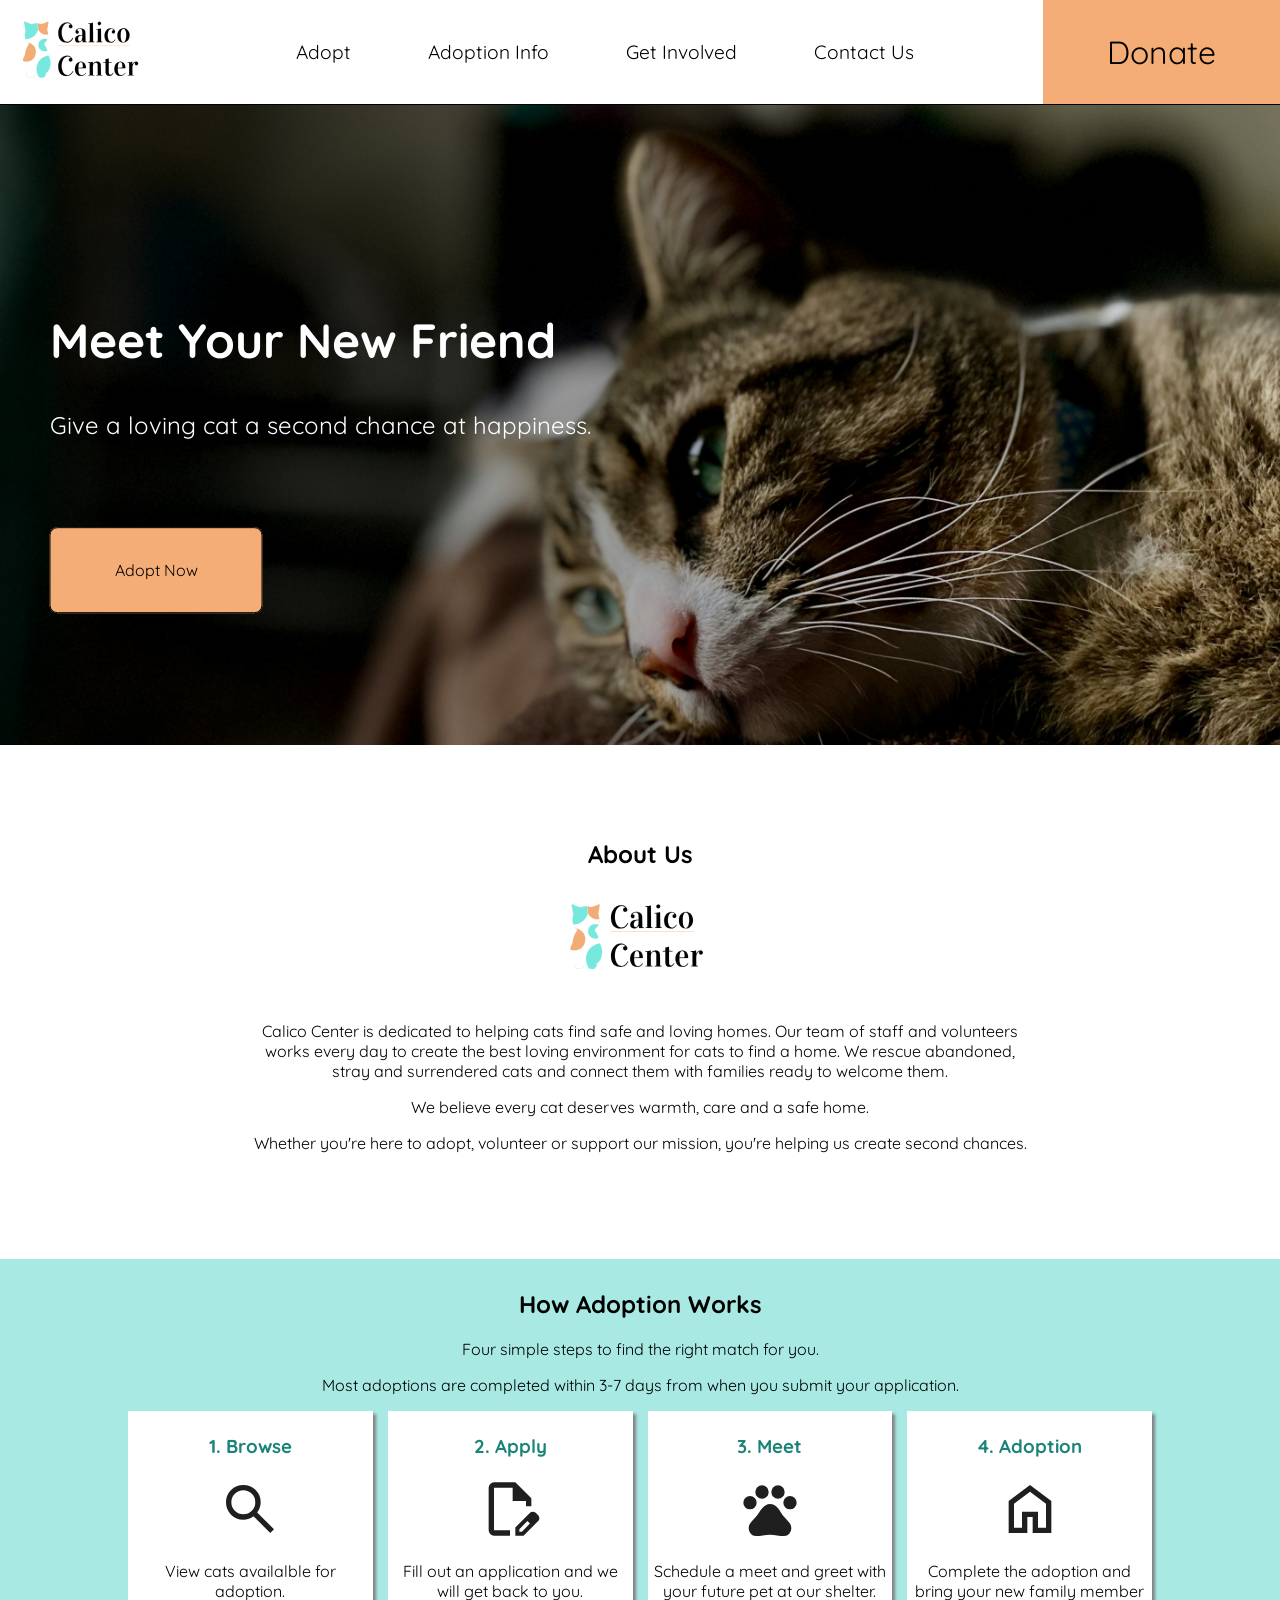
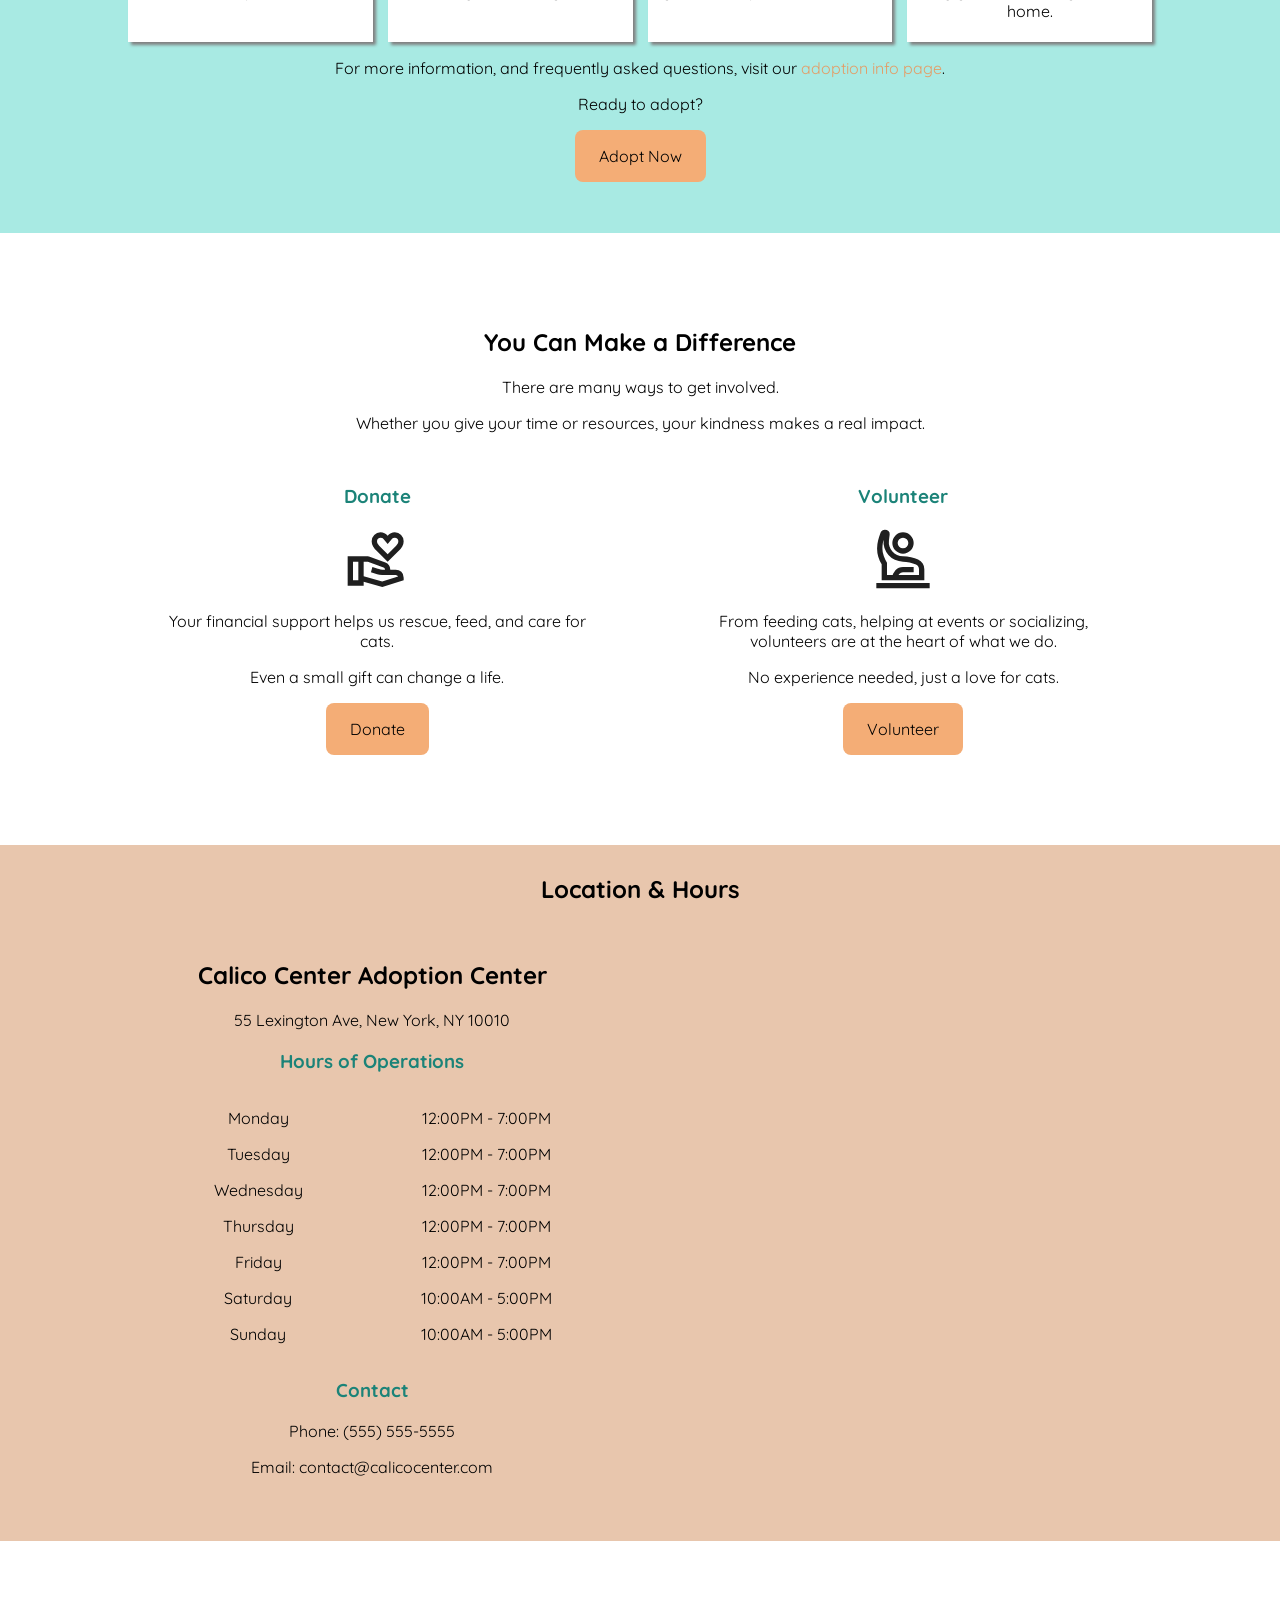
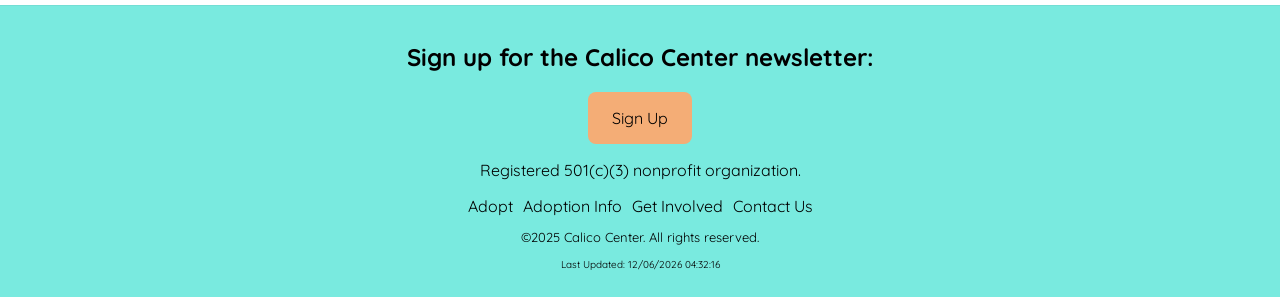
==== commit abbdd9c0: "minor changes on other pages to link properly and be consistent" ====
--- a/index.html
+++ b/index.html
@@ -19,7 +19,7 @@
             <li><a href="get_involved.html">Get Involved</a></li>
             <li><a href="contact.html">Contact Us</a></li>
         </ul>
-        <div id="donate"><a href="get_involved.html">Donate</a></div>
+        <div id="home_donate"><a href="get_involved.html">Donate</a></div>
     </nav>
     <div id="herobanner">
         <div id="herobanner_content">
@@ -99,8 +99,26 @@
                     <h2>Calico Center Adoption Center</h2>
                     <p>55 Lexington Ave, New York, NY 10010</p>
                     <h3>Hours of Operations</h3>
-                    <p>Monday-Friday: 12PM-7PM</p>
-                    <p>Saturday-Sunday: 10AM-5PM</p>
+                    <div class="operation_hours">
+                        <div>
+                            <p>Monday</p>
+                            <p>Tuesday</p>
+                            <p>Wednesday</p>
+                            <p>Thursday</p>
+                            <p>Friday</p>
+                            <p>Saturday</p>
+                            <p>Sunday</p>
+                        </div>
+                        <div>
+                            <p>12:00PM - 7:00PM</p>
+                            <p>12:00PM - 7:00PM</p>
+                            <p>12:00PM - 7:00PM</p>
+                            <p>12:00PM - 7:00PM</p>
+                            <p>12:00PM - 7:00PM</p>
+                            <p>10:00AM - 5:00PM</p>
+                            <p>10:00AM - 5:00PM</p>
+                        </div>
+                    </div>
                     <h3>Contact</h3>
                     <p>Phone: (555) 555-5555</p>
                     <p>Email: contact@calicocenter.com</p>
--- a/style.css
+++ b/style.css
@@ -43,10 +43,10 @@
     width: auto;
 }
 
-#donate {
+#home_donate {
     background-color: #f4ad76;
 }
-#donate a {
+#home_donate a {
     font-size: 2em;
     padding: 1em 2em;
     text-decoration: none;
@@ -54,7 +54,7 @@
     color: black;
 }
 
-#donate a:hover {
+#home_donate a:hover {
     background-color: #e39d67;
 }
 
@@ -136,6 +136,15 @@
     background-image: linear-gradient(to right, rgba(0, 0, 0, 0.5), rgba(0, 0, 0, 0.5)), url(images/banner2_cat.jpg);
 }
 
+#banner3 {
+    background-image: linear-gradient(to right, rgba(0, 0, 0, 0.5), rgba(0, 0, 0, 0.5)), url(images/banner3.jpg);
+}
+
+#banner4 {
+    background-image: linear-gradient(to right, rgba(0, 0, 0, 0.3), rgba(0, 0, 0, 0.3)), url(images/contact_us.jpg);
+
+}
+
 .banner_content {
     position: absolute;
     top: 50%;
@@ -179,10 +188,16 @@
     flex: 1;
 }
 
-iframe {
+/* iframe {
     width: 20em;
     height: 20em;
     padding: 2px;
+} */
+
+iframe {
+    width: 100%;
+    height: 100%;
+    padding: 2px;
 }
 
 /* Home Page */
@@ -206,7 +221,7 @@
     color: #1b8378;
 }
 
-.adoption_summary {
+.adoption_summary, #volunteer, #foster {
     background-color: #a8eae3;
     border-radius: 20px 20px;
     margin-left: -20%;
@@ -238,6 +253,11 @@
     padding-bottom: 2rem;
 }
 
+.operation_hours {
+    display: grid;
+    grid-template-columns: 50% 50%;
+}
+
 
 
 /* Gallery */
@@ -323,28 +343,39 @@
 
 /* Adoption Form */
 
+form {
+    margin-left: 10%;
+    margin-right: 10%;
+    text-align: left;
+}
+
 .input {
     display: grid;
-    grid-template-columns: 25% 75%;
+    grid-template-columns: 100%;
     margin-left: 10%;
     margin-right: 10%;
     width: auto;
     gap: 8px;
 }
 
-.input label {
-    width: 100%;
-    text-align: right;
-}
-
-.input input {
-    width: 80%;
+.hide {
+    display: none;
+}
+
+.container {
+    margin-bottom: 4em;
 }
 
 form button {
     text-align: center;
     border: none;
     cursor: pointer;
+}
+
+#submit_button {
+    margin-left: 40%;
+    margin-right: 40%;
+    display: block;
 }
 
 input#firstName:focus:invalid,
@@ -363,6 +394,15 @@
 
 #thank_you {
     display: none;
+}
+
+/* Contact Us Form */
+.required {
+    color: red;
+}
+
+.optional {
+    color: gray;
 }
 
 /* Adoption Info */
@@ -429,6 +469,27 @@
     margin-right: 20%;
 }
 
+/* Get Involved */
+
+#volunteer img {
+    max-width: 100%;
+    height: auto;
+    border-radius: 10px;
+    margin: 5%; 
+}
+#donate img, #foster img {
+    max-width: 100%;
+    height: auto;
+    max-height: 400px;
+    border-radius: 10px;
+    padding-bottom: 0;
+}
+
+.writing {
+    text-align: left;
+}
+
+
 /* Footer */
 
 footer {
@@ -528,25 +589,20 @@
         margin-left: 10%;
         margin-right: 10%;
     }
-
-}
-
-@media screen and (max-width: 800px) {
     .column_container{
         flex-direction: column;
     }
 
+}
+
+@media screen and (max-width: 800px) {
+
     nav {
         flex-direction: column;
     }
 
     ul {
         flex-direction: column;
-    }
-
-    iframe {
-        width: 15em;
-        height: 100%;
     }
 
     .gallery {
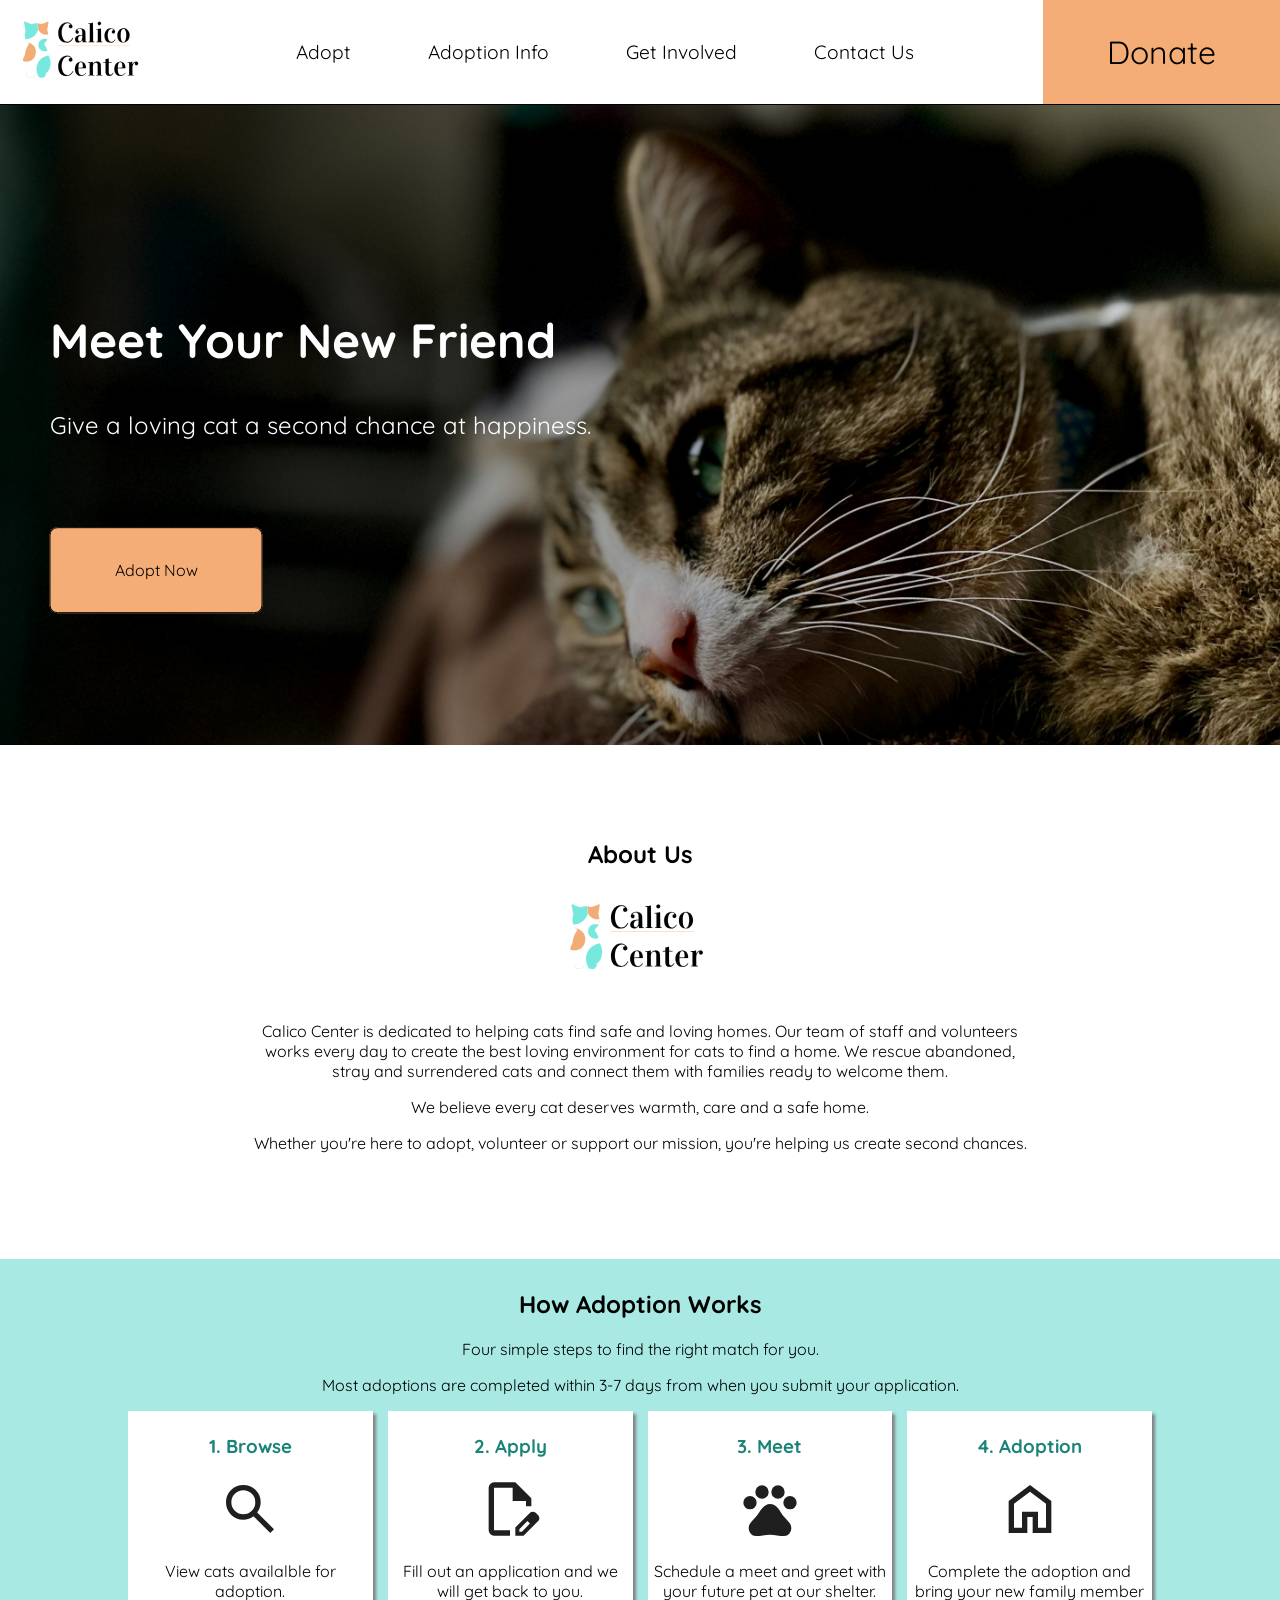
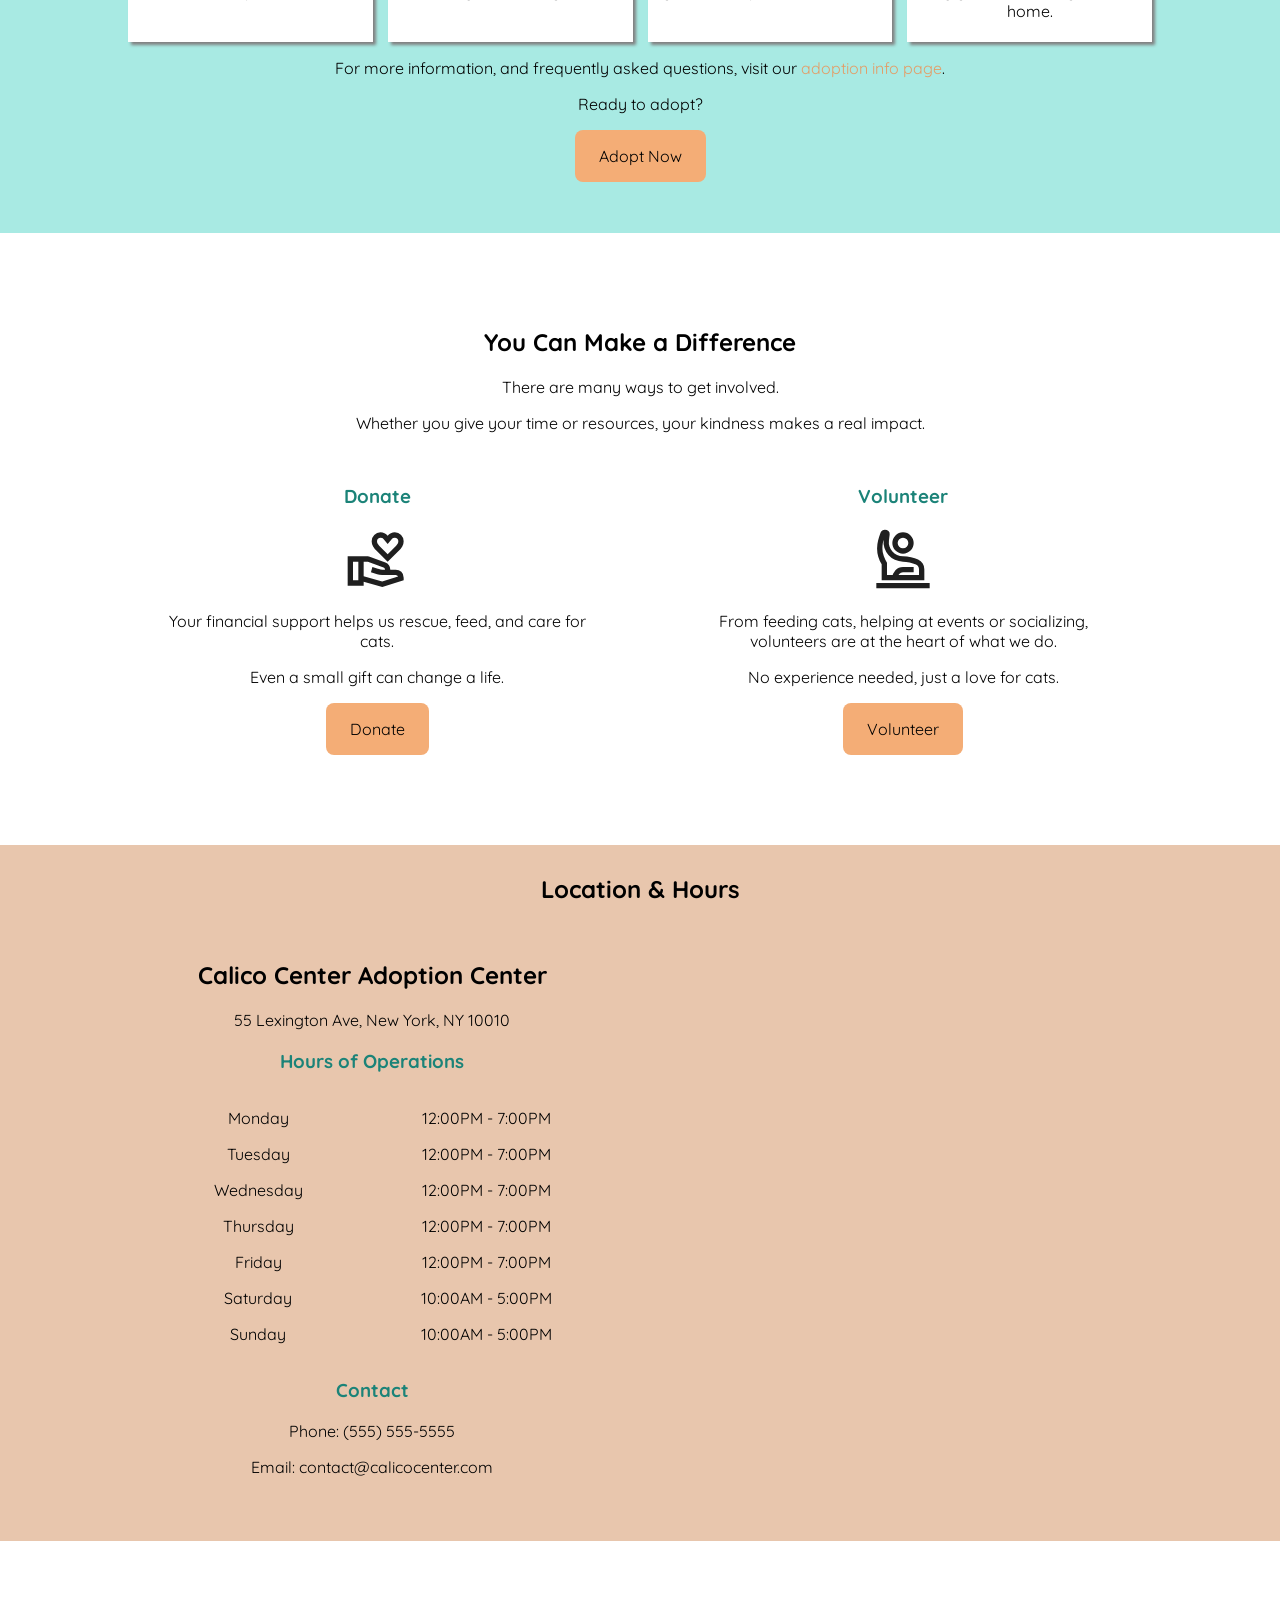
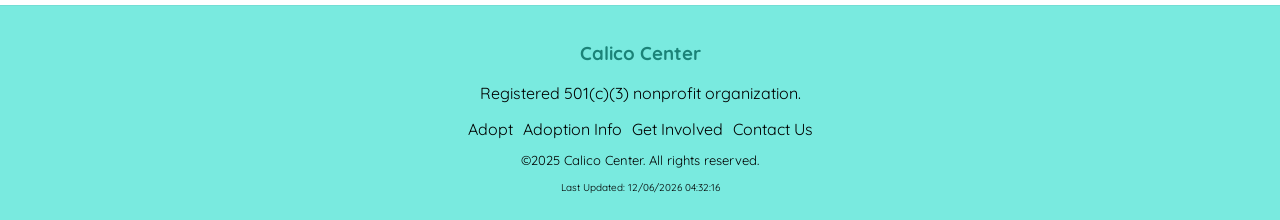
==== commit a13d4dc6: "change footer to remove sign up button" ====
--- a/index.html
+++ b/index.html
@@ -130,10 +130,7 @@
         </section>
     </main>
     <footer>
-        <h2>Sign up for the Calico Center newsletter:</h2>
-        <a class="cta_button" href="contact.html">
-            Sign Up
-        </a>
+        <h3>Calico Center</h3>
         <p>Registered 501(c)(3) nonprofit organization.</p>
         <ul>
             <li><a href="adopt.html">Adopt</a></li>
